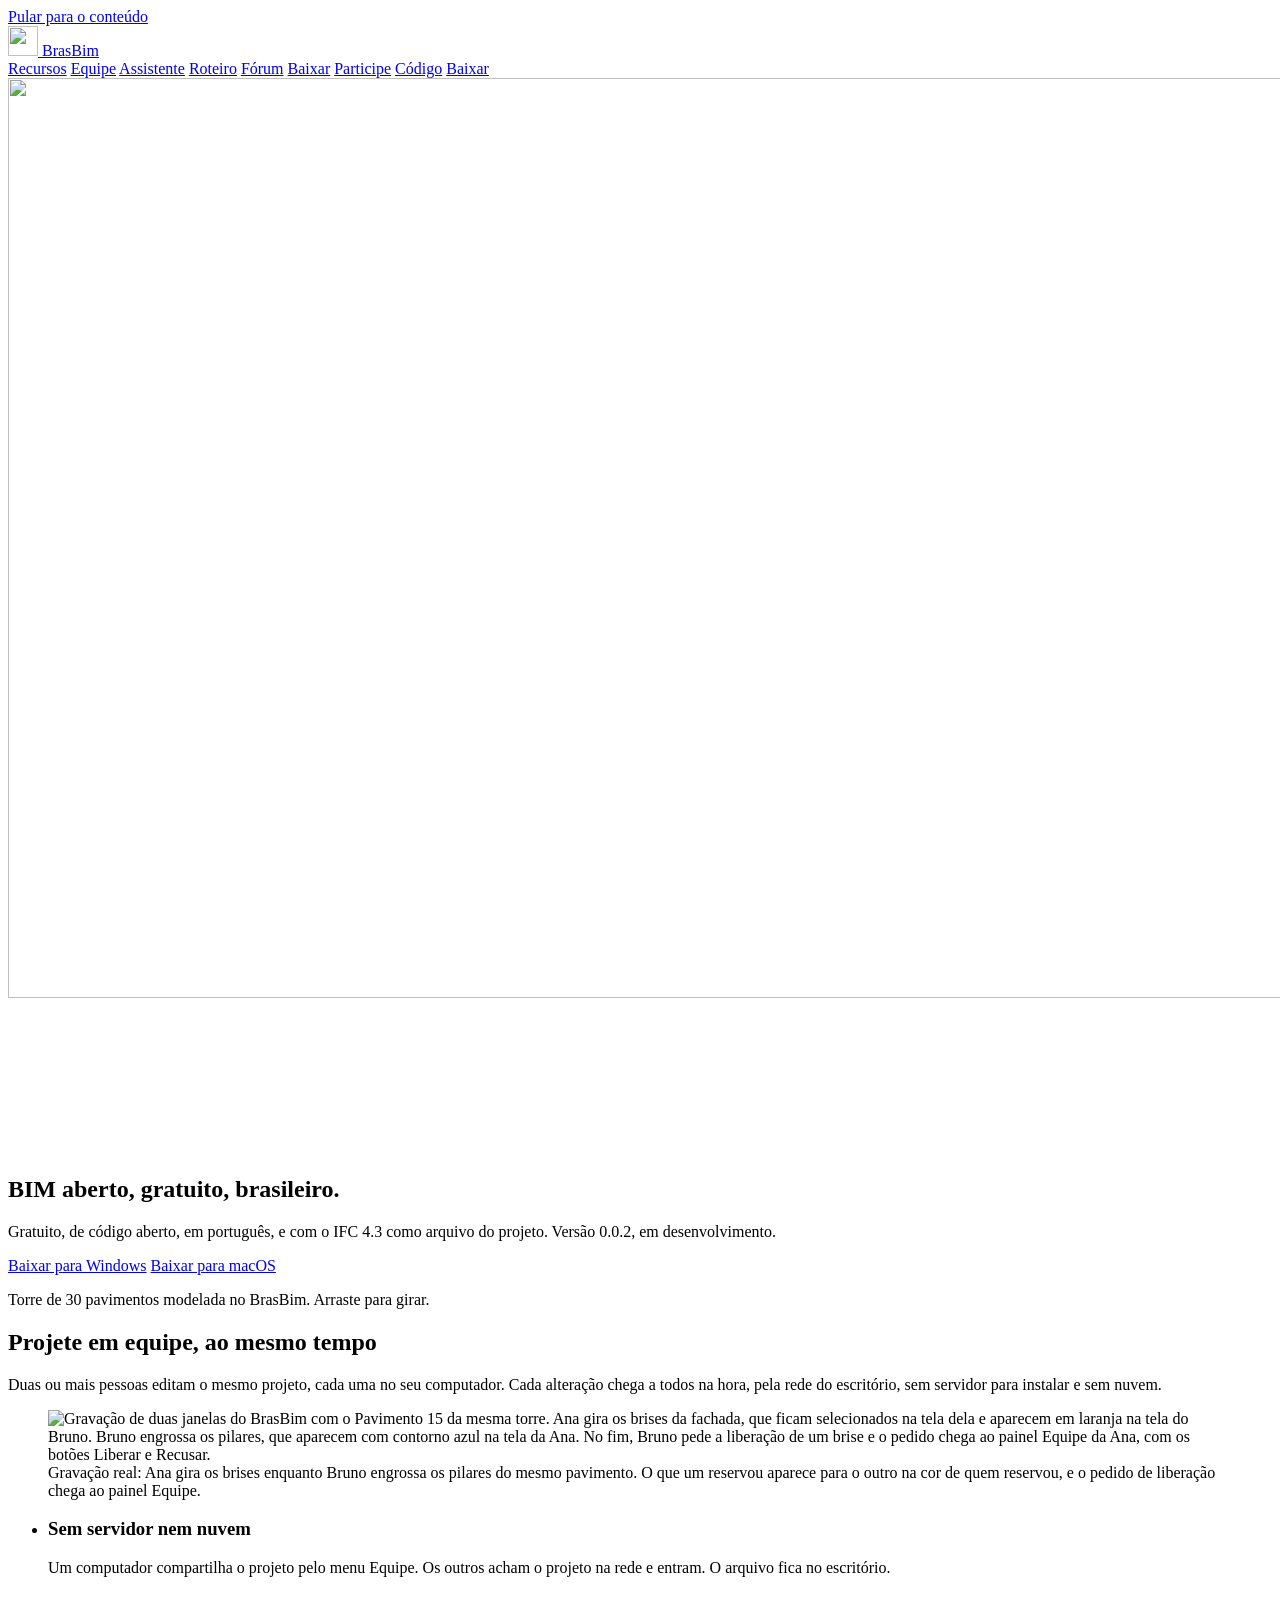
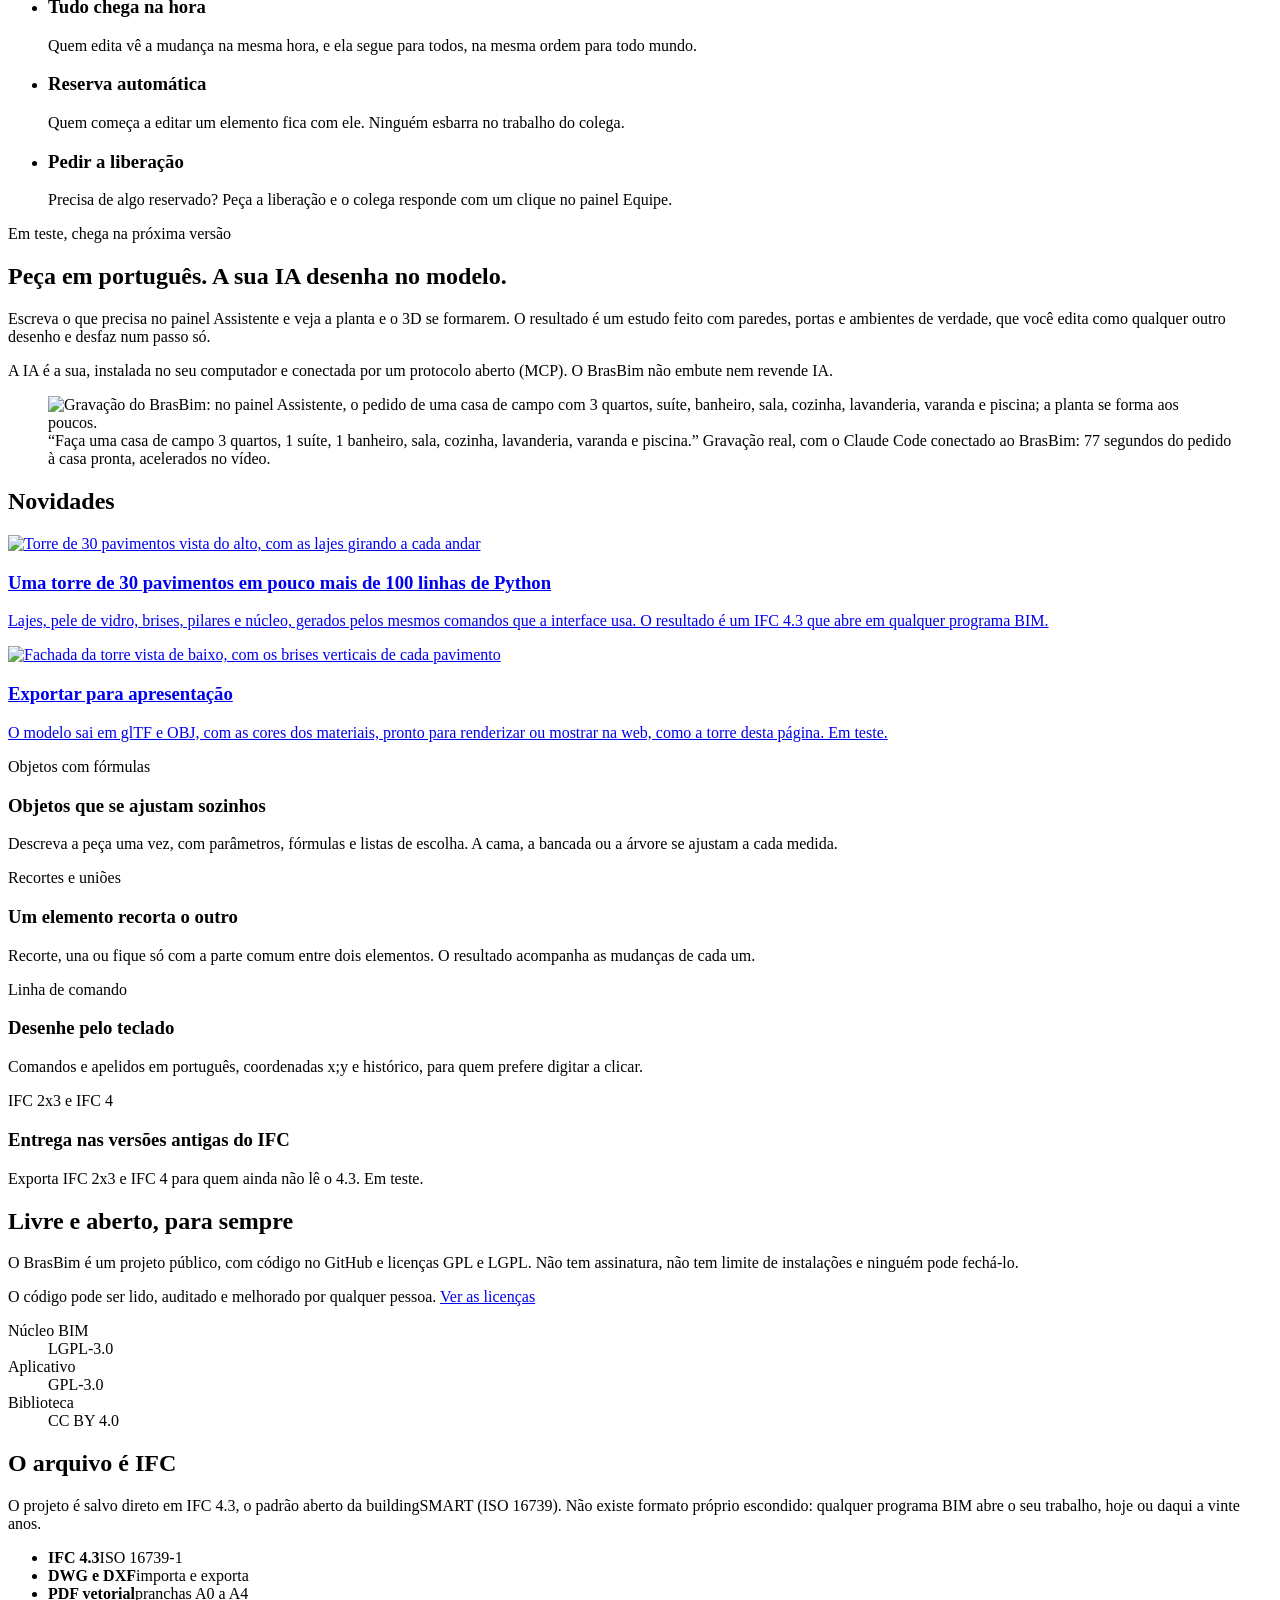
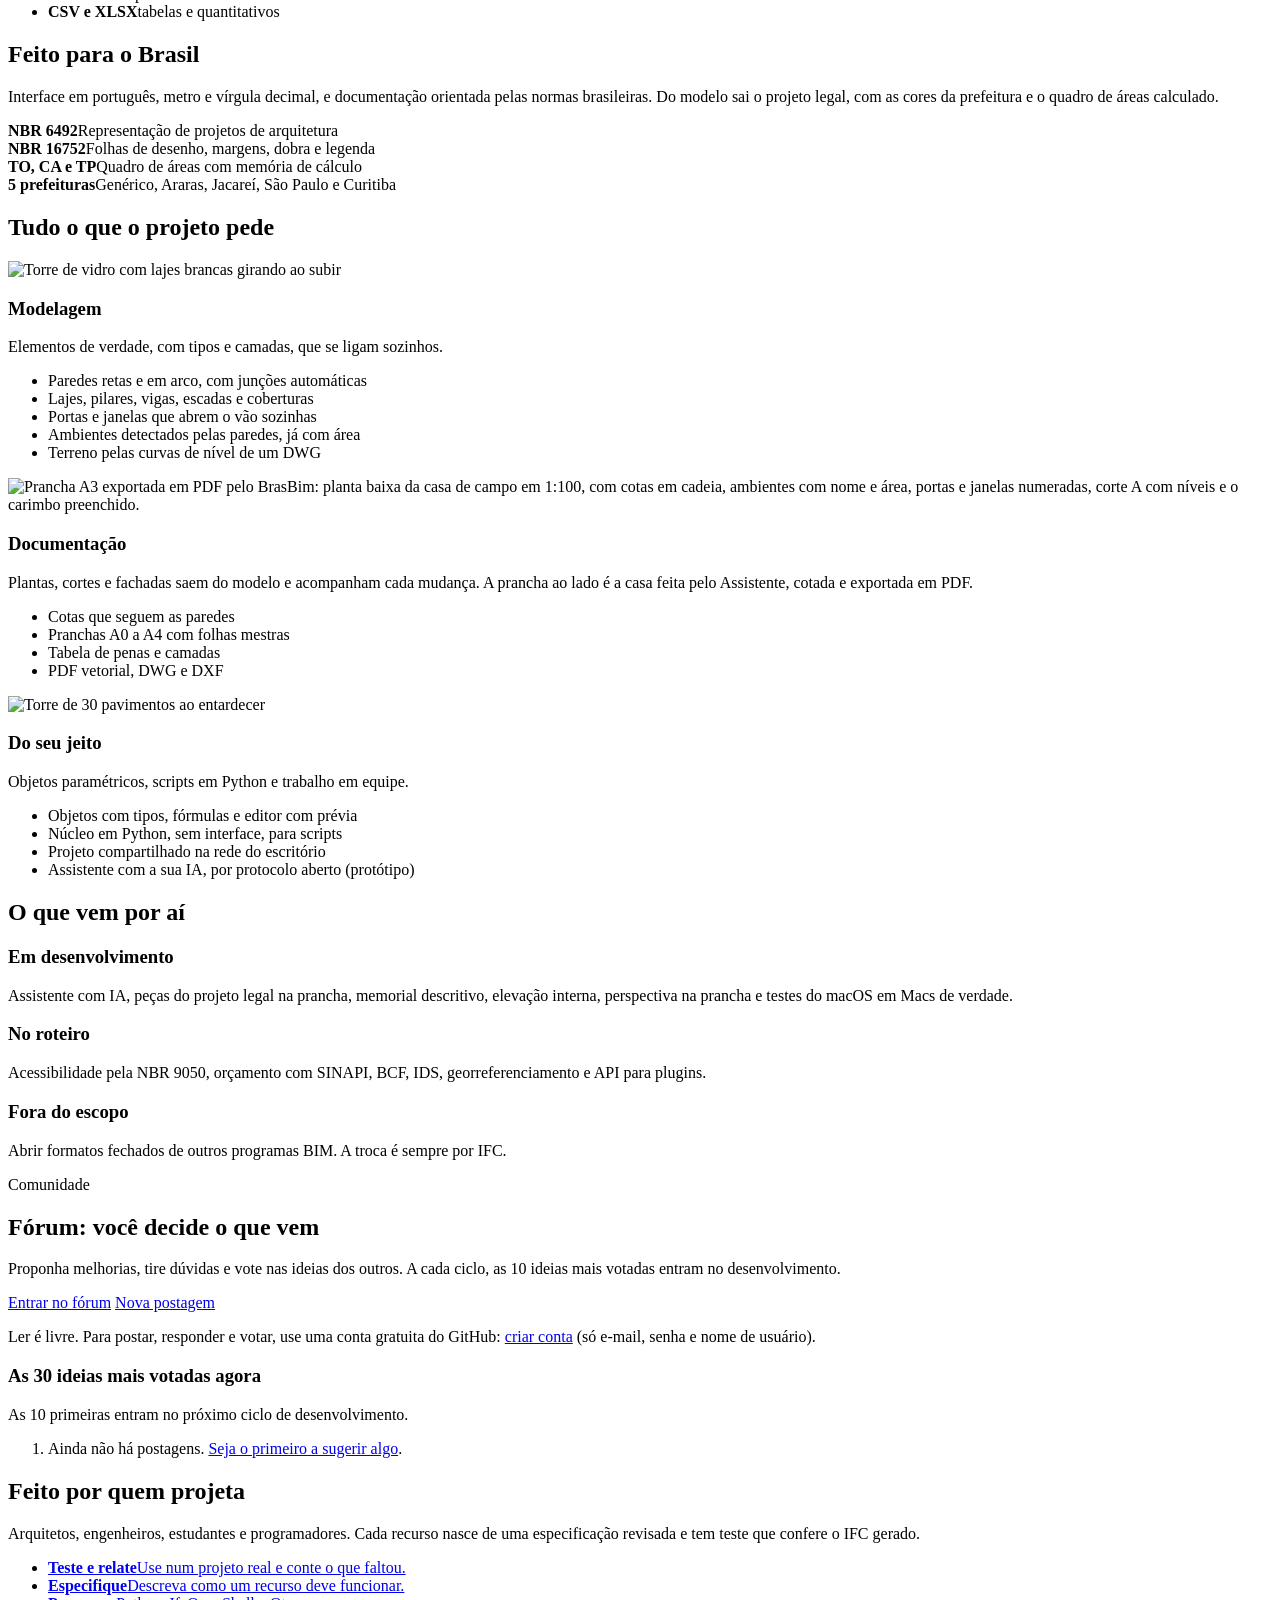
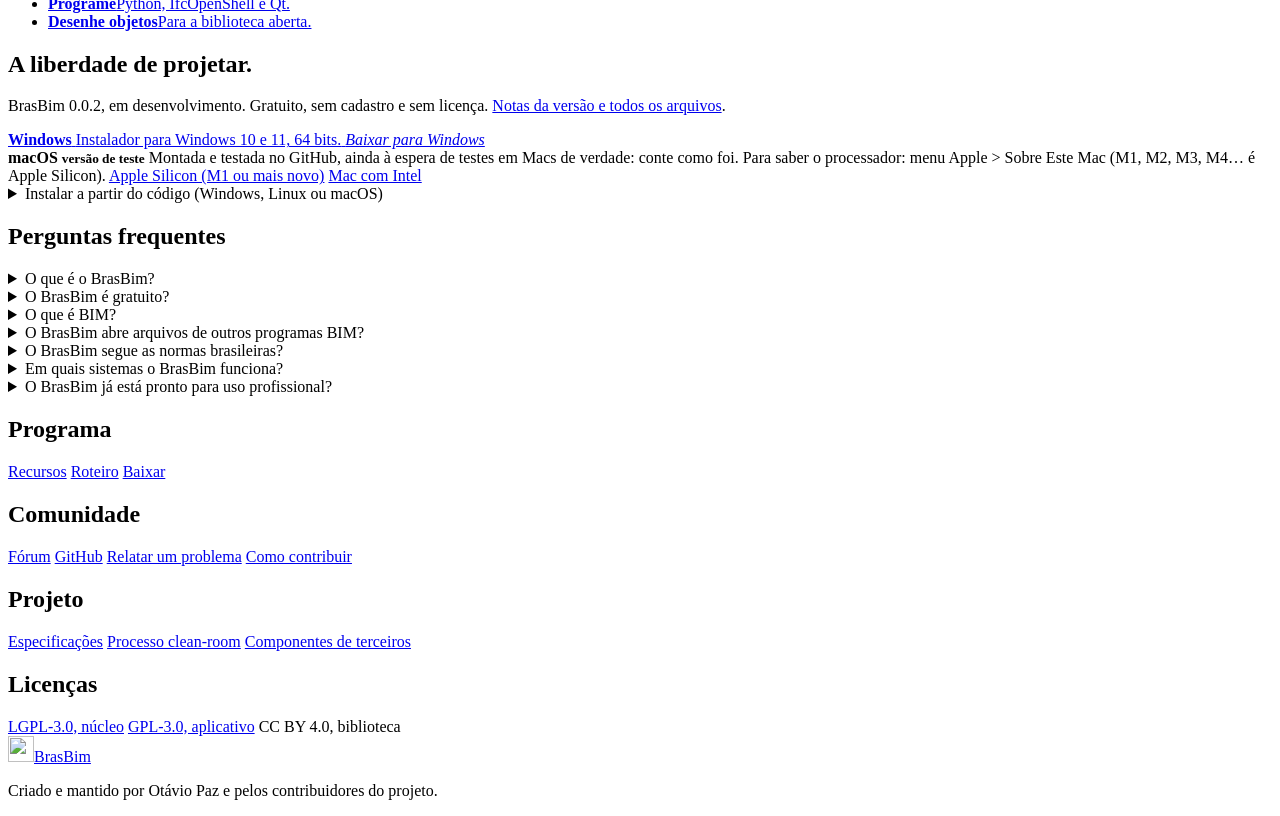
==== site/index.html @ 8a4cee3b "Lançamento 0.0.2: data no CHANGELOG e versão no site, README e divulgação Co-Authored-By: Claude Opu" ====
<!DOCTYPE html>
<html lang="pt-BR">
<head>
  <meta charset="utf-8">
  <meta name="viewport" content="width=device-width, initial-scale=1">
  <title>BrasBim: software BIM gratuito, brasileiro e de código aberto</title>
  <meta name="description" content="BrasBim é um software BIM de arquitetura gratuito, de código aberto e feito no Brasil: modelagem, plantas, cortes, pranchas e quadro de áreas pelas normas ABNT, com o IFC 4.3 como arquivo do projeto. Para Windows e macOS.">
  <link rel="canonical" href="https://brasbim.org/">
  <meta name="robots" content="index, follow, max-image-preview:large">
  <meta property="og:type" content="website">
  <meta property="og:locale" content="pt_BR">
  <meta property="og:site_name" content="BrasBim">
  <meta property="og:url" content="https://brasbim.org/">
  <meta property="og:title" content="BrasBim: BIM aberto, gratuito, brasileiro">
  <meta property="og:description" content="Software BIM de arquitetura gratuito e de código aberto, feito no Brasil. O arquivo do projeto é IFC 4.3.">
  <meta property="og:image" content="https://brasbim.org/imagens/torre-abertura.jpg">
  <meta property="og:image:width" content="1800">
  <meta property="og:image:height" content="920">
  <meta property="og:image:alt" content="Torre de 30 pavimentos modelada no BrasBim">
  <meta name="twitter:card" content="summary_large_image">
  <link rel="icon" href="imagens/simbolo-32.png">
  <link rel="apple-touch-icon" href="imagens/simbolo-128.png">
  <script type="application/ld+json">
[
  {
    "@context": "https://schema.org",
    "@type": "SoftwareApplication",
    "name": "BrasBim",
    "alternateName": "BrasBIM",
    "description": "Software BIM de arquitetura gratuito, de código aberto e brasileiro, com o IFC 4.3 como arquivo do projeto.",
    "url": "https://brasbim.org/",
    "applicationCategory": "DesignApplication",
    "applicationSubCategory": "BIM (Building Information Modeling)",
    "operatingSystem": "Windows 10, Windows 11, macOS",
    "softwareVersion": "0.0.2",
    "inLanguage": "pt-BR",
    "isAccessibleForFree": true,
    "license": "https://www.gnu.org/licenses/gpl-3.0.html",
    "offers": {
      "@type": "Offer",
      "price": "0",
      "priceCurrency": "BRL"
    },
    "downloadUrl": [
      "https://github.com/ootaviopaz/BrasBim/releases/latest/download/BrasBim-Windows-Setup.exe",
      "https://github.com/ootaviopaz/BrasBim/releases/latest/download/BrasBim-macOS-AppleSilicon.dmg",
      "https://github.com/ootaviopaz/BrasBim/releases/latest/download/BrasBim-macOS-Intel.dmg"
    ],
    "screenshot": "https://brasbim.org/imagens/prancha.jpg",
    "image": "https://brasbim.org/imagens/torre-abertura.jpg",
    "author": {
      "@type": "Person",
      "name": "Otávio Paz"
    },
    "codeRepository": "https://github.com/ootaviopaz/BrasBim",
    "keywords": "BIM, BIM gratuito, BIM brasileiro, software BIM, BIM open source, IFC, IFC 4.3, OpenBIM, projeto de arquitetura, NBR 6492"
  },
  {
    "@context": "https://schema.org",
    "@type": "WebSite",
    "name": "BrasBim",
    "url": "https://brasbim.org/",
    "inLanguage": "pt-BR"
  },
  {
    "@context": "https://schema.org",
    "@type": "FAQPage",
    "mainEntity": [
      {
        "@type": "Question",
        "name": "O que é o BrasBim?",
        "acceptedAnswer": {
          "@type": "Answer",
          "text": "É um software BIM de arquitetura gratuito, de código aberto e feito no Brasil. Modela paredes, pilares, vigas, lajes, coberturas, escadas, portas e janelas, e tira do modelo plantas, cortes, fachadas, pranchas em PDF e quadro de áreas. O arquivo do projeto é IFC 4.3."
        }
      },
      {
        "@type": "Question",
        "name": "O BrasBim é gratuito?",
        "acceptedAnswer": {
          "@type": "Answer",
          "text": "Sim. Não tem assinatura, cadastro, limite de instalações nem versão paga. O código é aberto (GPL‑3.0 no aplicativo e LGPL‑3.0 no núcleo) e pode ser usado em projetos comerciais."
        }
      },
      {
        "@type": "Question",
        "name": "O que é BIM?",
        "acceptedAnswer": {
          "@type": "Answer",
          "text": "BIM (Building Information Modeling, ou Modelagem da Informação da Construção) é projetar com um modelo 3D feito de elementos da construção — paredes, lajes, portas — que carregam informação: material, camadas, áreas e quantidades. Plantas, cortes, tabelas e quantitativos saem do mesmo modelo e se atualizam juntos."
        }
      },
      {
        "@type": "Question",
        "name": "O BrasBim abre arquivos de outros programas BIM?",
        "acceptedAnswer": {
          "@type": "Answer",
          "text": "Pelo IFC, o formato aberto da buildingSMART (ISO 16739). O BrasBim grava IFC 4.3 e exporta IFC 2x3 e IFC 4 para os programas que leem as versões antigas; o arquivo exportado abre em outros programas BIM de arquitetura, estrutura e instalações. Também importa e exporta DWG e DXF, e exporta glTF e OBJ para apresentação."
        }
      },
      {
        "@type": "Question",
        "name": "O BrasBim segue as normas brasileiras?",
        "acceptedAnswer": {
          "@type": "Answer",
          "text": "A interface é em português, com metro e vírgula decimal, e a documentação segue a NBR 6492 (representação de projetos de arquitetura) e a NBR 16752 (folhas de desenho). O quadro de áreas calcula taxa de ocupação, coeficiente de aproveitamento e taxa de permeabilidade, com modelos de prefeituras."
        }
      },
      {
        "@type": "Question",
        "name": "Em quais sistemas o BrasBim funciona?",
        "acceptedAnswer": {
          "@type": "Answer",
          "text": "Windows 10 e 11 (64 bits), com instalador que não pede administrador, e macOS em versão de teste, para Apple Silicon e Intel. No Linux, roda a partir do código."
        }
      },
      {
        "@type": "Question",
        "name": "O BrasBim já está pronto para uso profissional?",
        "acceptedAnswer": {
          "@type": "Answer",
          "text": "Ainda não: a versão 0.0.2 é de teste e está em desenvolvimento aberto. Vale experimentar e relatar o que falta no GitHub, onde estão o código, as especificações e o roteiro."
        }
      }
    ]
  }
]
  </script>
  <link rel="preconnect" href="https://fonts.googleapis.com">
  <link rel="preconnect" href="https://fonts.gstatic.com" crossorigin>
  <link rel="stylesheet" href="https://fonts.googleapis.com/css2?family=Archivo:wdth,wght@62..125,100..900&display=swap">
  <link rel="stylesheet" href="estilo.css">
  <script type="importmap">
    { "imports": {
        "three": "https://unpkg.com/three@0.170.0/build/three.module.js",
        "three/addons/": "https://unpkg.com/three@0.170.0/examples/jsm/"
    } }
  </script>
</head>
<body>
  <a class="pular" href="#conteudo">Pular para o conteúdo</a>

  <header class="topo">
    <div class="topo-dentro">
      <a class="marca" href="./">
        <img src="imagens/simbolo-128.png" alt="" width="30" height="30">
        <span>BrasBim</span>
      </a>
      <nav aria-label="Principal">
        <a href="#recursos">Recursos</a>
        <a href="#equipe">Equipe</a>
        <a href="#assistente">Assistente</a>
        <a href="#roteiro">Roteiro</a>
        <a href="#forum">Fórum</a>
        <a href="#baixar">Baixar</a>
        <a href="#participe">Participe</a>
        <a href="https://github.com/ootaviopaz/BrasBim">Código</a>
        <a class="botao" href="#baixar">Baixar</a>
      </nav>
    </div>
  </header>

  <main id="conteudo">
    <!-- Abertura: a torre em 3D, modelada no BrasBim e exportada em glTF -->
    <section class="abertura">
      <img class="torre-poster" src="imagens/torre-abertura.jpg" alt="" width="1800" height="920">
      <canvas id="torre" data-modelo="modelos/torre.glb" aria-label="Torre paramétrica de 30 pavimentos em 3D. Arraste para girar."></canvas>
      <div class="abertura-texto">
        <h1>BIM aberto, gratuito, brasileiro.</h1>
        <p>Gratuito, de código aberto, em português, e com o IFC 4.3 como arquivo do
          projeto. Versão 0.0.2, em desenvolvimento.</p>
        <div class="acoes">
          <a class="botao botao-grande" href="https://github.com/ootaviopaz/BrasBim/releases/latest/download/BrasBim-Windows-Setup.exe">Baixar para Windows</a>
          <a class="botao botao-grande botao-vidro" href="#baixar">Baixar para macOS</a>
        </div>
      </div>
      <p class="credito">Torre de 30 pavimentos modelada no BrasBim. Arraste para girar.</p>
    </section>

    <!-- Equipe: o ponto forte -->
    <section id="equipe" class="equipe">
      <div class="equipe-dentro">
        <div class="equipe-cabeca">
          <h2>Projete em equipe, ao mesmo tempo</h2>
          <p>Duas ou mais pessoas editam o mesmo projeto, cada uma no seu computador. Cada
            alteração chega a todos na hora, pela rede do escritório, sem servidor para
            instalar e sem nuvem.</p>
        </div>
        <figure class="equipe-imagem">
          <picture>
            <source srcset="imagens/equipe.jpg" media="(prefers-reduced-motion: reduce)">
            <img src="imagens/equipe.gif" alt="Gravação de duas janelas do BrasBim com o Pavimento 15 da mesma torre. Ana gira os brises da fachada, que ficam selecionados na tela dela e aparecem em laranja na tela do Bruno. Bruno engrossa os pilares, que aparecem com contorno azul na tela da Ana. No fim, Bruno pede a liberação de um brise e o pedido chega ao painel Equipe da Ana, com os botões Liberar e Recusar." width="1600" height="600" loading="lazy">
          </picture>
          <figcaption>Gravação real: Ana gira os brises enquanto Bruno engrossa os pilares do
            mesmo pavimento. O que um reservou aparece para o outro na cor de quem reservou, e
            o pedido de liberação chega ao painel Equipe.</figcaption>
        </figure>
        <ul class="grade-4 equipe-pontos">
          <li>
            <h3>Sem servidor nem nuvem</h3>
            <p>Um computador compartilha o projeto pelo menu Equipe. Os outros acham o
              projeto na rede e entram. O arquivo fica no escritório.</p>
          </li>
          <li>
            <h3>Tudo chega na hora</h3>
            <p>Quem edita vê a mudança na mesma hora, e ela segue para todos, na mesma ordem
              para todo mundo.</p>
          </li>
          <li>
            <h3>Reserva automática</h3>
            <p>Quem começa a editar um elemento fica com ele. Ninguém esbarra no trabalho
              do colega.</p>
          </li>
          <li>
            <h3>Pedir a liberação</h3>
            <p>Precisa de algo reservado? Peça a liberação e o colega responde com um
              clique no painel Equipe.</p>
          </li>
        </ul>
      </div>
    </section>

    <!-- Assistente de IA -->
    <section id="assistente" class="assistente">
      <div class="assistente-dentro">
        <div class="assistente-texto">
          <p class="selo-teste">Em teste, chega na próxima versão</p>
          <h2>Peça em português. A sua IA desenha no modelo.</h2>
          <p>Escreva o que precisa no painel Assistente e veja a planta e o 3D se formarem.
            O resultado é um estudo feito com paredes, portas e ambientes de verdade, que
            você edita como qualquer outro desenho e desfaz num passo só.</p>
          <p>A IA é a sua, instalada no seu computador e conectada por um protocolo aberto
            (MCP). O BrasBim não embute nem revende IA.</p>
        </div>
        <figure class="assistente-video">
          <picture>
            <source srcset="imagens/assistente.jpg" media="(prefers-reduced-motion: reduce)">
            <img src="imagens/assistente.gif" alt="Gravação do BrasBim: no painel Assistente, o pedido de uma casa de campo com 3 quartos, suíte, banheiro, sala, cozinha, lavanderia, varanda e piscina; a planta se forma aos poucos." width="1280" height="720" loading="lazy">
          </picture>
          <figcaption>“Faça uma casa de campo 3 quartos, 1 suíte, 1 banheiro, sala, cozinha,
            lavanderia, varanda e piscina.” Gravação real, com o Claude Code conectado ao
            BrasBim: 77 segundos do pedido à casa pronta, acelerados no vídeo.</figcaption>
        </figure>
      </div>
    </section>

    <!-- Novidades -->
    <section class="bloco">
      <h2 class="titulo-bloco">Novidades</h2>
      <div class="destaques">
        <a class="cartao cartao-grande" href="https://github.com/ootaviopaz/BrasBim/blob/main/exemplos/torre_parametrica.py">
          <img src="imagens/torre-aerea.jpg" alt="Torre de 30 pavimentos vista do alto, com as lajes girando a cada andar" width="1200" height="760">
          <h3>Uma torre de 30 pavimentos em pouco mais de 100 linhas de Python</h3>
          <p>Lajes, pele de vidro, brises, pilares e núcleo, gerados pelos mesmos comandos que
            a interface usa. O resultado é um IFC 4.3 que abre em qualquer programa BIM.</p>
        </a>
        <a class="cartao cartao-grande" href="https://github.com/ootaviopaz/BrasBim/tree/main/spec">
          <img src="imagens/torre-baixo.jpg" alt="Fachada da torre vista de baixo, com os brises verticais de cada pavimento" width="1200" height="760">
          <h3>Exportar para apresentação</h3>
          <p>O modelo sai em glTF e OBJ, com as cores dos materiais, pronto para
            renderizar ou mostrar na web, como a torre desta página. Em teste.</p>
        </a>
      </div>
      <div class="grade-4">
        <article class="cartao">
          <div class="miniatura miniatura-1"><span>Objetos com fórmulas</span></div>
          <h3>Objetos que se ajustam sozinhos</h3>
          <p>Descreva a peça uma vez, com parâmetros, fórmulas e listas de escolha. A cama,
            a bancada ou a árvore se ajustam a cada medida.</p>
        </article>
        <article class="cartao">
          <div class="miniatura miniatura-2"><span>Recortes e uniões</span></div>
          <h3>Um elemento recorta o outro</h3>
          <p>Recorte, una ou fique só com a parte comum entre dois elementos. O resultado
            acompanha as mudanças de cada um.</p>
        </article>
        <article class="cartao">
          <div class="miniatura miniatura-3"><span>Linha de comando</span></div>
          <h3>Desenhe pelo teclado</h3>
          <p>Comandos e apelidos em português, coordenadas x;y e histórico, para quem
            prefere digitar a clicar.</p>
        </article>
        <article class="cartao">
          <div class="miniatura miniatura-4"><span>IFC 2x3 e IFC 4</span></div>
          <h3>Entrega nas versões antigas do IFC</h3>
          <p>Exporta IFC 2x3 e IFC 4 para quem ainda não lê o 4.3. Em teste.</p>
        </article>
      </div>
    </section>

    <!-- Livre -->
    <section class="painel painel-escuro">
      <div class="painel-texto">
        <h2>Livre e aberto, para sempre</h2>
        <p>O BrasBim é um projeto público, com código no GitHub e licenças GPL e LGPL. Não
          tem assinatura, não tem limite de instalações e ninguém pode fechá‑lo.</p>
        <p>O código pode ser lido, auditado e melhorado por qualquer pessoa.
          <a href="https://github.com/ootaviopaz/BrasBim/blob/main/README.md#licen%C3%A7a">Ver as licenças</a></p>
      </div>
      <dl class="licencas">
        <div><dt>Núcleo BIM</dt><dd>LGPL‑3.0</dd></div>
        <div><dt>Aplicativo</dt><dd>GPL‑3.0</dd></div>
        <div><dt>Biblioteca</dt><dd>CC BY 4.0</dd></div>
      </dl>
    </section>

    <!-- IFC -->
    <section class="painel painel-ifc">
      <h2>O arquivo é IFC</h2>
      <p>O projeto é salvo direto em IFC 4.3, o padrão aberto da buildingSMART (ISO 16739).
        Não existe formato próprio escondido: qualquer programa BIM abre o seu trabalho,
        hoje ou daqui a vinte anos.</p>
      <ul class="selos">
        <li><strong>IFC 4.3</strong><span>ISO 16739‑1</span></li>
        <li><strong>DWG e DXF</strong><span>importa e exporta</span></li>
        <li><strong>PDF vetorial</strong><span>pranchas A0 a A4</span></li>
        <li><strong>CSV e XLSX</strong><span>tabelas e quantitativos</span></li>
      </ul>
    </section>

    <!-- Brasil -->
    <section class="painel painel-claro">
      <h2>Feito para o Brasil</h2>
      <p>Interface em português, metro e vírgula decimal, e documentação orientada pelas
        normas brasileiras. Do modelo sai o projeto legal, com as cores da prefeitura e o
        quadro de áreas calculado.</p>
      <div class="grade-4 grade-normas">
        <div class="norma"><strong>NBR 6492</strong><span>Representação de projetos de arquitetura</span></div>
        <div class="norma"><strong>NBR 16752</strong><span>Folhas de desenho, margens, dobra e legenda</span></div>
        <div class="norma"><strong>TO, CA e TP</strong><span>Quadro de áreas com memória de cálculo</span></div>
        <div class="norma"><strong>5 prefeituras</strong><span>Genérico, Araras, Jacareí, São Paulo e Curitiba</span></div>
      </div>
    </section>

    <!-- Recursos -->
    <section id="recursos" class="bloco recursos">
      <h2 class="titulo-grande">Tudo o que o projeto pede</h2>

      <article class="recurso">
        <img src="imagens/torre-frente.jpg" alt="Torre de vidro com lajes brancas girando ao subir" width="1280" height="800" loading="lazy">
        <div>
          <h3>Modelagem</h3>
          <p>Elementos de verdade, com tipos e camadas, que se ligam sozinhos.</p>
          <ul>
            <li>Paredes retas e em arco, com junções automáticas</li>
            <li>Lajes, pilares, vigas, escadas e coberturas</li>
            <li>Portas e janelas que abrem o vão sozinhas</li>
            <li>Ambientes detectados pelas paredes, já com área</li>
            <li>Terreno pelas curvas de nível de um DWG</li>
          </ul>
        </div>
      </article>

      <article class="recurso">
        <img class="folha-a3" src="imagens/prancha.jpg" alt="Prancha A3 exportada em PDF pelo BrasBim: planta baixa da casa de campo em 1:100, com cotas em cadeia, ambientes com nome e área, portas e janelas numeradas, corte A com níveis e o carimbo preenchido." width="1600" height="1131" loading="lazy">
        <div>
          <h3>Documentação</h3>
          <p>Plantas, cortes e fachadas saem do modelo e acompanham cada mudança. A prancha
            ao lado é a casa feita pelo Assistente, cotada e exportada em PDF.</p>
          <ul>
            <li>Cotas que seguem as paredes</li>
            <li>Pranchas A0 a A4 com folhas mestras</li>
            <li>Tabela de penas e camadas</li>
            <li>PDF vetorial, DWG e DXF</li>
          </ul>
        </div>
      </article>

      <article class="recurso">
        <img src="imagens/torre-noite.jpg" alt="Torre de 30 pavimentos ao entardecer" width="1280" height="800" loading="lazy">
        <div>
          <h3>Do seu jeito</h3>
          <p>Objetos paramétricos, scripts em Python e trabalho em equipe.</p>
          <ul>
            <li>Objetos com tipos, fórmulas e editor com prévia</li>
            <li>Núcleo em Python, sem interface, para scripts</li>
            <li>Projeto compartilhado na rede do escritório</li>
            <li>Assistente com a sua IA, por protocolo aberto (protótipo)</li>
          </ul>
        </div>
      </article>
    </section>

    <!-- Roteiro -->
    <section id="roteiro" class="painel painel-claro">
      <h2>O que vem por aí</h2>
      <div class="grade-3">
        <div>
          <h3>Em desenvolvimento</h3>
          <p>Assistente com IA, peças do projeto legal na prancha, memorial descritivo,
            elevação interna, perspectiva na prancha e testes do macOS em Macs de verdade.</p>
        </div>
        <div>
          <h3>No roteiro</h3>
          <p>Acessibilidade pela NBR 9050, orçamento com SINAPI, BCF, IDS,
            georreferenciamento e API para plugins.</p>
        </div>
        <div>
          <h3>Fora do escopo</h3>
          <p>Abrir formatos fechados de outros programas BIM. A troca é sempre por IFC.</p>
        </div>
      </div>
    </section>

    <!-- Fórum: GitHub Discussions; a lista vem de forum.json (forum.js) -->
    <section id="forum" class="forum">
     <div class="forum-dentro">
      <div class="forum-cabeca">
        <div>
          <p class="selo-teste">Comunidade</p>
          <h2>Fórum: você decide o que vem</h2>
          <p>Proponha melhorias, tire dúvidas e vote nas ideias dos outros. A cada ciclo, as
            10 ideias mais votadas entram no desenvolvimento.</p>
        </div>
        <div class="forum-acoes">
          <a class="botao botao-grande" href="https://github.com/ootaviopaz/BrasBim/discussions">Entrar no fórum</a>
          <a class="botao botao-grande botao-contorno" href="https://github.com/ootaviopaz/BrasBim/discussions/new/choose">Nova postagem</a>
          <p>Ler é livre. Para postar, responder e votar, use uma conta gratuita do GitHub:
            <a href="https://github.com/signup">criar conta</a> (só e‑mail, senha e nome de
            usuário).</p>
        </div>
      </div>
      <h3>As 30 ideias mais votadas agora</h3>
      <p class="forum-legenda"><span></span> As 10 primeiras entram no próximo ciclo de desenvolvimento.</p>
      <ol id="forum-lista" class="forum-lista">
        <li class="forum-vazio">Ainda não há postagens. <a href="https://github.com/ootaviopaz/BrasBim/discussions/new/choose">Seja o primeiro a sugerir algo</a>.</li>
      </ol>
     </div>
    </section>

    <!-- Participe -->
    <section id="participe" class="painel painel-marca">
      <h2>Feito por quem projeta</h2>
      <p>Arquitetos, engenheiros, estudantes e programadores. Cada recurso nasce de uma
        especificação revisada e tem teste que confere o IFC gerado.</p>
      <ul class="grade-4 formas">
        <li><a href="https://github.com/ootaviopaz/BrasBim/issues/new/choose"><strong>Teste e relate</strong><span>Use num projeto real e conte o que faltou.</span></a></li>
        <li><a href="https://github.com/ootaviopaz/BrasBim/tree/main/spec"><strong>Especifique</strong><span>Descreva como um recurso deve funcionar.</span></a></li>
        <li><a href="https://github.com/ootaviopaz/BrasBim/blob/main/CONTRIBUTING.md"><strong>Programe</strong><span>Python, IfcOpenShell e Qt.</span></a></li>
        <li><a href="https://github.com/ootaviopaz/BrasBim/tree/main/brasbim/library"><strong>Desenhe objetos</strong><span>Para a biblioteca aberta.</span></a></li>
      </ul>
    </section>

    <!-- Baixar -->
    <section id="baixar" class="bloco baixar">
      <h2 class="titulo-grande">A liberdade de projetar.</h2>
      <p>BrasBim 0.0.2, em desenvolvimento. Gratuito, sem cadastro e sem licença.
        <a href="https://github.com/ootaviopaz/BrasBim/releases/latest">Notas da versão e
        todos os arquivos</a>.</p>
      <div class="sistemas">
        <a class="sistema" href="https://github.com/ootaviopaz/BrasBim/releases/latest/download/BrasBim-Windows-Setup.exe">
          <strong>Windows</strong>
          <span>Instalador para Windows 10 e 11, 64 bits.</span>
          <em class="botao botao-grande">Baixar para Windows</em>
        </a>
        <div class="sistema">
          <strong>macOS <small>versão de teste</small></strong>
          <span>Montada e testada no GitHub, ainda à espera de testes em Macs de verdade:
            conte como foi. Para saber o processador: menu Apple &gt; Sobre Este Mac
            (M1, M2, M3, M4… é Apple Silicon).</span>
          <a class="botao botao-grande" href="https://github.com/ootaviopaz/BrasBim/releases/latest/download/BrasBim-macOS-AppleSilicon.dmg">Apple Silicon (M1 ou mais novo)</a>
          <a class="botao botao-grande" href="https://github.com/ootaviopaz/BrasBim/releases/latest/download/BrasBim-macOS-Intel.dmg">Mac com Intel</a>
        </div>
      </div>
      <details class="codigo">
        <summary>Instalar a partir do código (Windows, Linux ou macOS)</summary>
        <pre><code>git clone https://github.com/ootaviopaz/BrasBim.git
cd BrasBim
python -m venv .venv
.venv\Scripts\activate        # Linux e macOS: source .venv/bin/activate
pip install -e ".[dev,ui]"
brasbim</code></pre>
      </details>
    </section>

    <!-- Perguntas frequentes -->
    <section id="perguntas" class="bloco perguntas">
      <h2 class="titulo-grande">Perguntas frequentes</h2>
      <div class="lista-perguntas">
        <details>
          <summary>O que é o BrasBim?</summary>
          <p>É um software BIM de arquitetura gratuito, de código aberto e feito no Brasil. Modela paredes, pilares, vigas, lajes, coberturas, escadas, portas e janelas, e tira do modelo plantas, cortes, fachadas, pranchas em PDF e quadro de áreas. O arquivo do projeto é IFC 4.3.</p>
        </details>
        <details>
          <summary>O BrasBim é gratuito?</summary>
          <p>Sim. Não tem assinatura, cadastro, limite de instalações nem versão paga. O código é aberto (GPL‑3.0 no aplicativo e LGPL‑3.0 no núcleo) e pode ser usado em projetos comerciais.</p>
        </details>
        <details>
          <summary>O que é BIM?</summary>
          <p>BIM (Building Information Modeling, ou Modelagem da Informação da Construção) é projetar com um modelo 3D feito de elementos da construção — paredes, lajes, portas — que carregam informação: material, camadas, áreas e quantidades. Plantas, cortes, tabelas e quantitativos saem do mesmo modelo e se atualizam juntos.</p>
        </details>
        <details>
          <summary>O BrasBim abre arquivos de outros programas BIM?</summary>
          <p>Pelo IFC, o formato aberto da buildingSMART (ISO 16739). O BrasBim grava IFC 4.3 e exporta IFC 2x3 e IFC 4 para os programas que leem as versões antigas; o arquivo exportado abre em outros programas BIM de arquitetura, estrutura e instalações. Também importa e exporta DWG e DXF, e exporta glTF e OBJ para apresentação.</p>
        </details>
        <details>
          <summary>O BrasBim segue as normas brasileiras?</summary>
          <p>A interface é em português, com metro e vírgula decimal, e a documentação segue a NBR 6492 (representação de projetos de arquitetura) e a NBR 16752 (folhas de desenho). O quadro de áreas calcula taxa de ocupação, coeficiente de aproveitamento e taxa de permeabilidade, com modelos de prefeituras.</p>
        </details>
        <details>
          <summary>Em quais sistemas o BrasBim funciona?</summary>
          <p>Windows 10 e 11 (64 bits), com instalador que não pede administrador, e macOS em versão de teste, para Apple Silicon e Intel. No Linux, roda a partir do código.</p>
        </details>
        <details>
          <summary>O BrasBim já está pronto para uso profissional?</summary>
          <p>Ainda não: a versão 0.0.2 é de teste e está em desenvolvimento aberto. Vale experimentar e relatar o que falta no GitHub, onde estão o código, as especificações e o roteiro.</p>
        </details>
      </div>
    </section>
  </main>

  <footer class="rodape">
    <div class="rodape-dentro">
      <div>
        <h2>Programa</h2>
        <a href="#recursos">Recursos</a>
        <a href="#roteiro">Roteiro</a>
        <a href="#baixar">Baixar</a>
      </div>
      <div>
        <h2>Comunidade</h2>
        <a href="https://github.com/ootaviopaz/BrasBim/discussions">Fórum</a>
        <a href="https://github.com/ootaviopaz/BrasBim">GitHub</a>
        <a href="https://github.com/ootaviopaz/BrasBim/issues">Relatar um problema</a>
        <a href="https://github.com/ootaviopaz/BrasBim/blob/main/CONTRIBUTING.md">Como contribuir</a>
      </div>
      <div>
        <h2>Projeto</h2>
        <a href="https://github.com/ootaviopaz/BrasBim/tree/main/spec">Especificações</a>
        <a href="https://github.com/ootaviopaz/BrasBim/tree/main/cleanroom">Processo clean‑room</a>
        <a href="https://github.com/ootaviopaz/BrasBim/blob/main/THIRD_PARTY_NOTICES.md">Componentes de terceiros</a>
      </div>
      <div>
        <h2>Licenças</h2>
        <a href="https://github.com/ootaviopaz/BrasBim/blob/main/COPYING.LESSER">LGPL‑3.0, núcleo</a>
        <a href="https://github.com/ootaviopaz/BrasBim/blob/main/COPYING">GPL‑3.0, aplicativo</a>
        <span>CC BY 4.0, biblioteca</span>
      </div>
    </div>
    <div class="rodape-fim">
      <a class="marca" href="./"><img src="imagens/simbolo-128.png" alt="" width="26" height="26"><span>BrasBim</span></a>
      <p>Criado e mantido por Otávio Paz e pelos contribuidores do projeto.</p>
    </div>
  </footer>

  <script type="module" src="torre.js"></script>
  <script type="module" src="forum.js"></script>
</body>
</html>
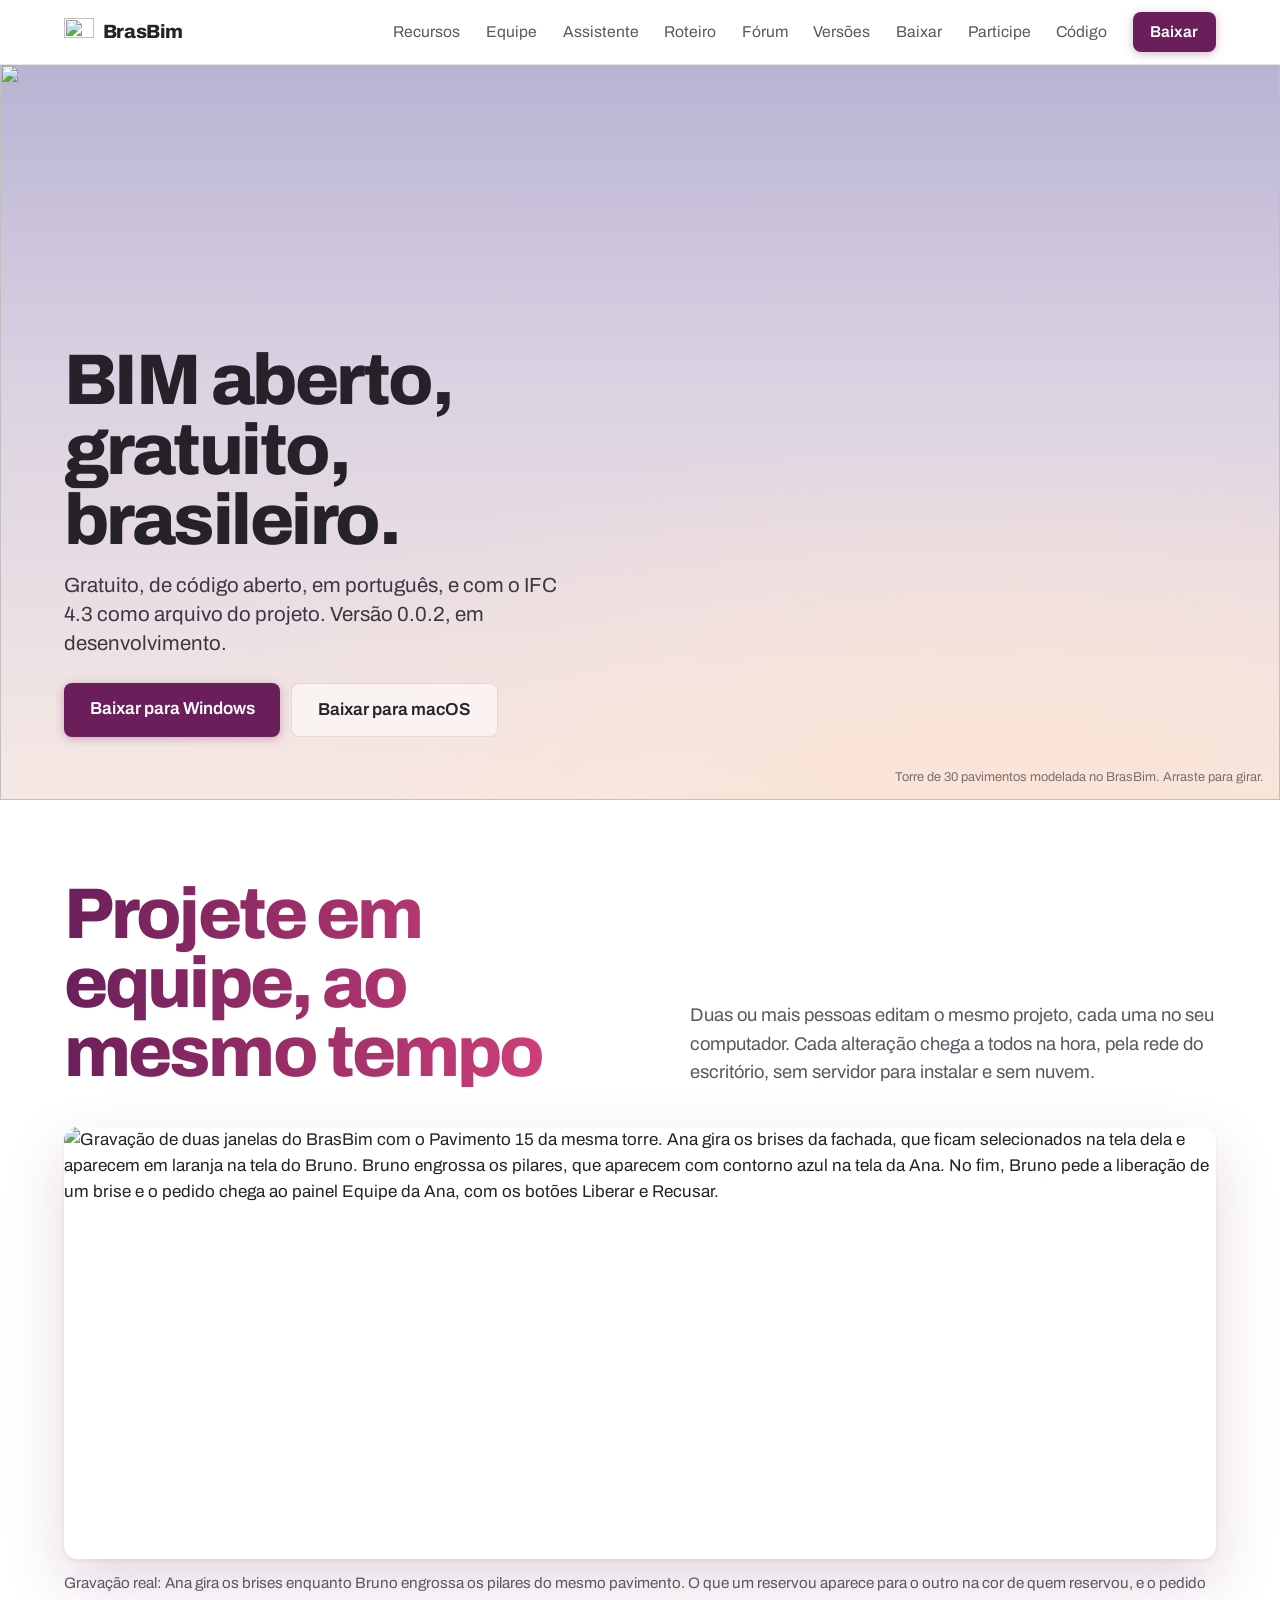
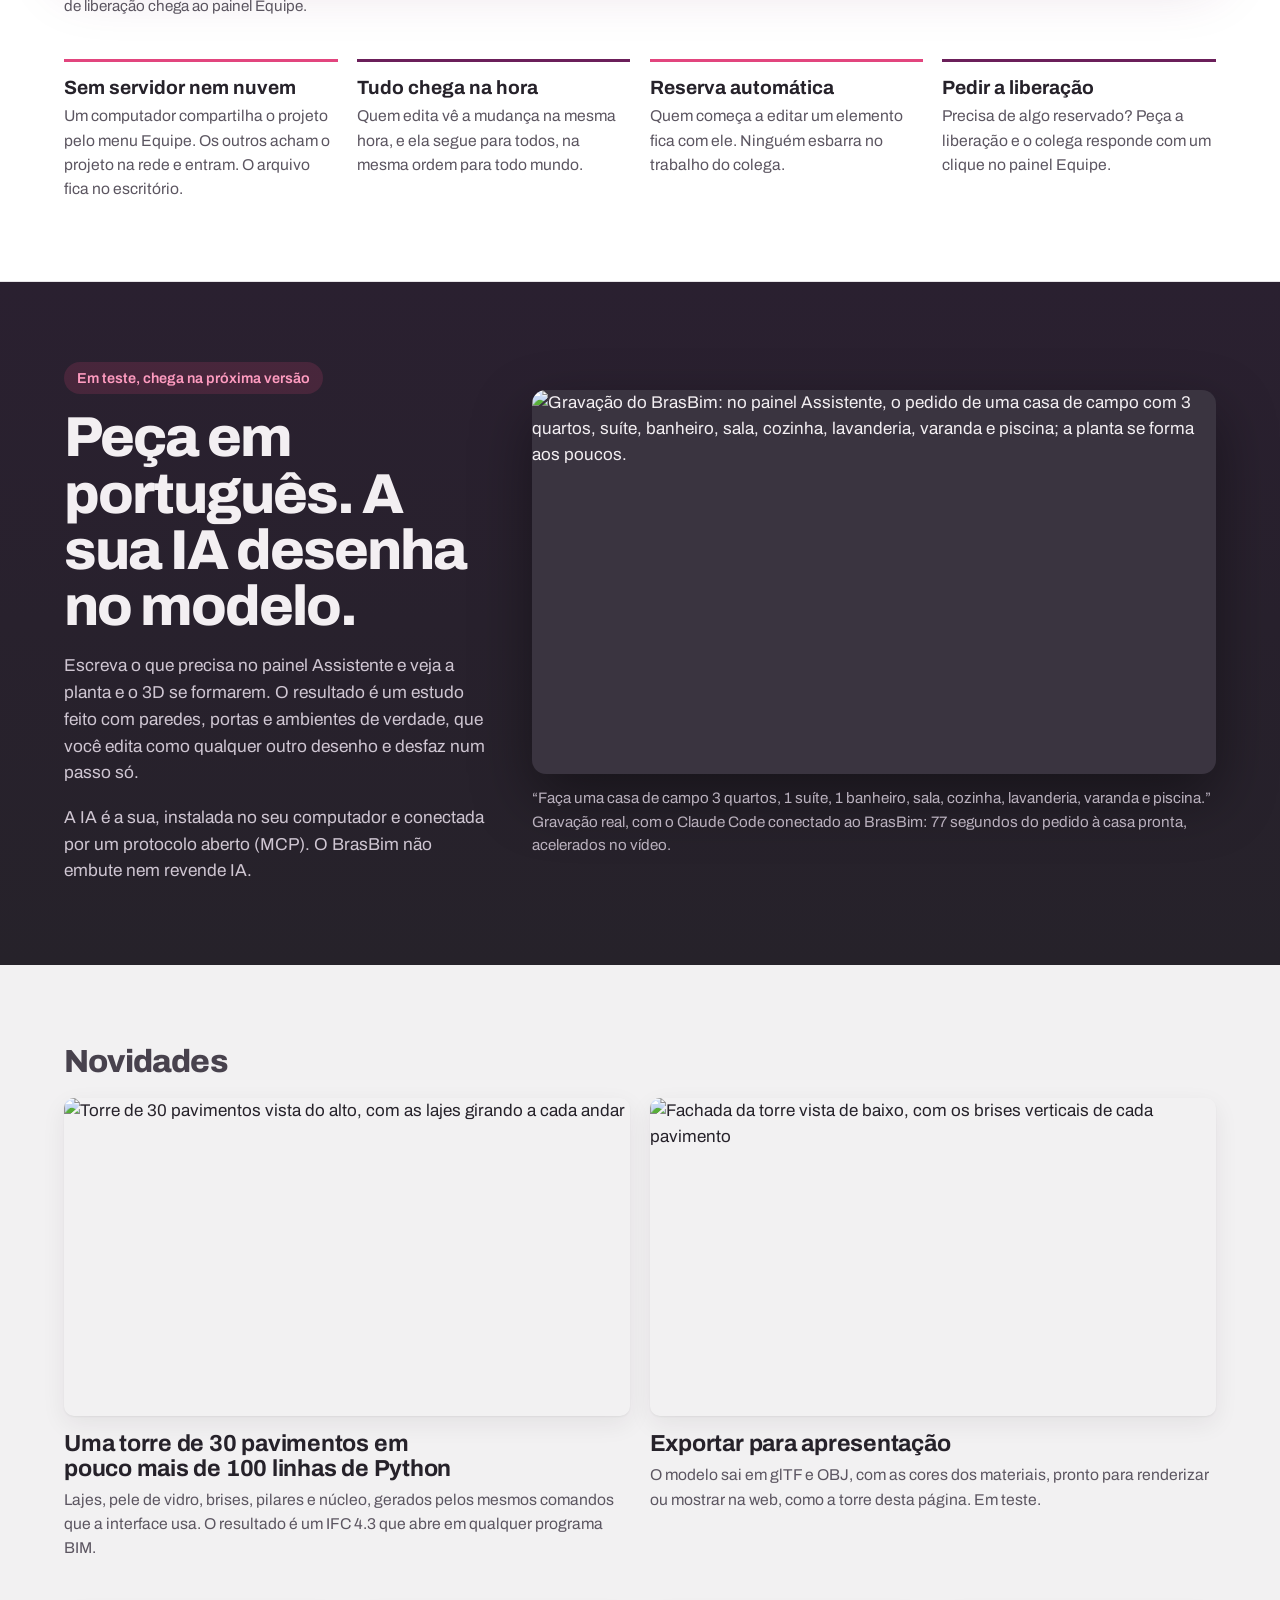
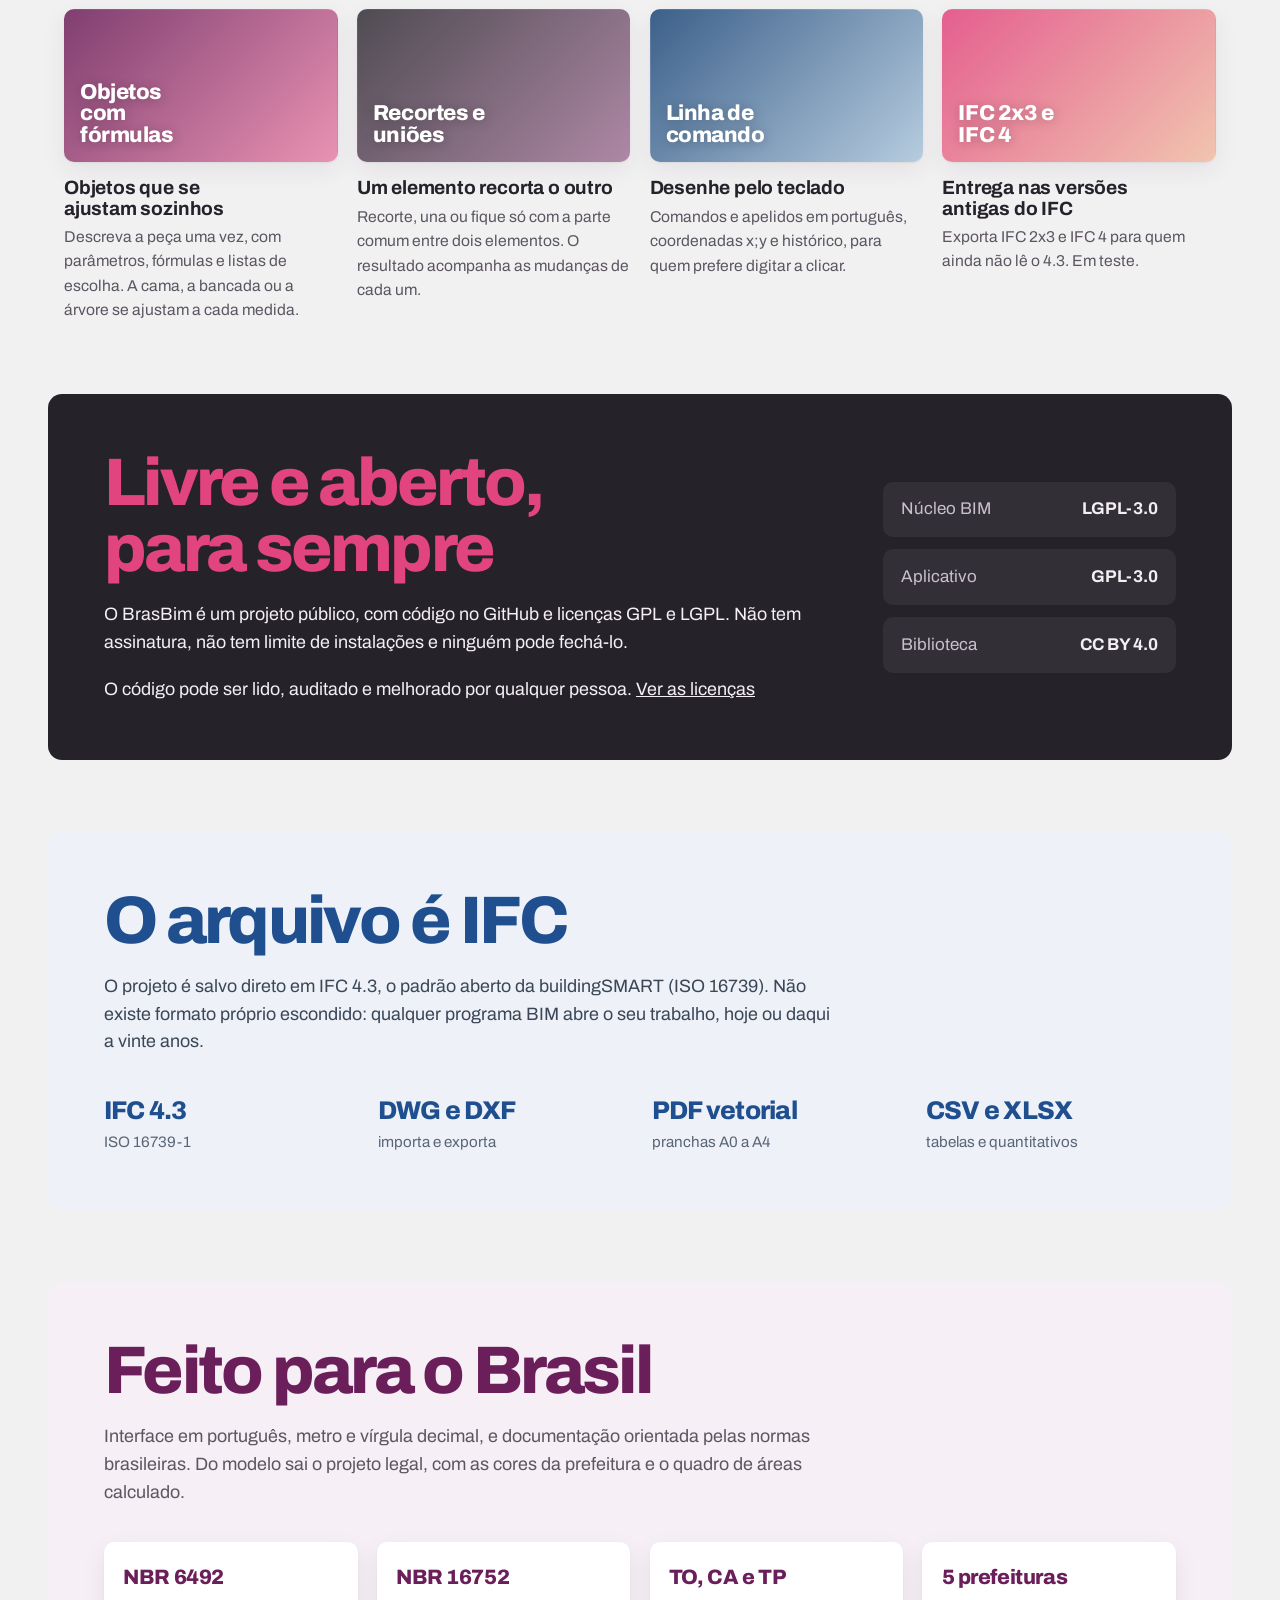
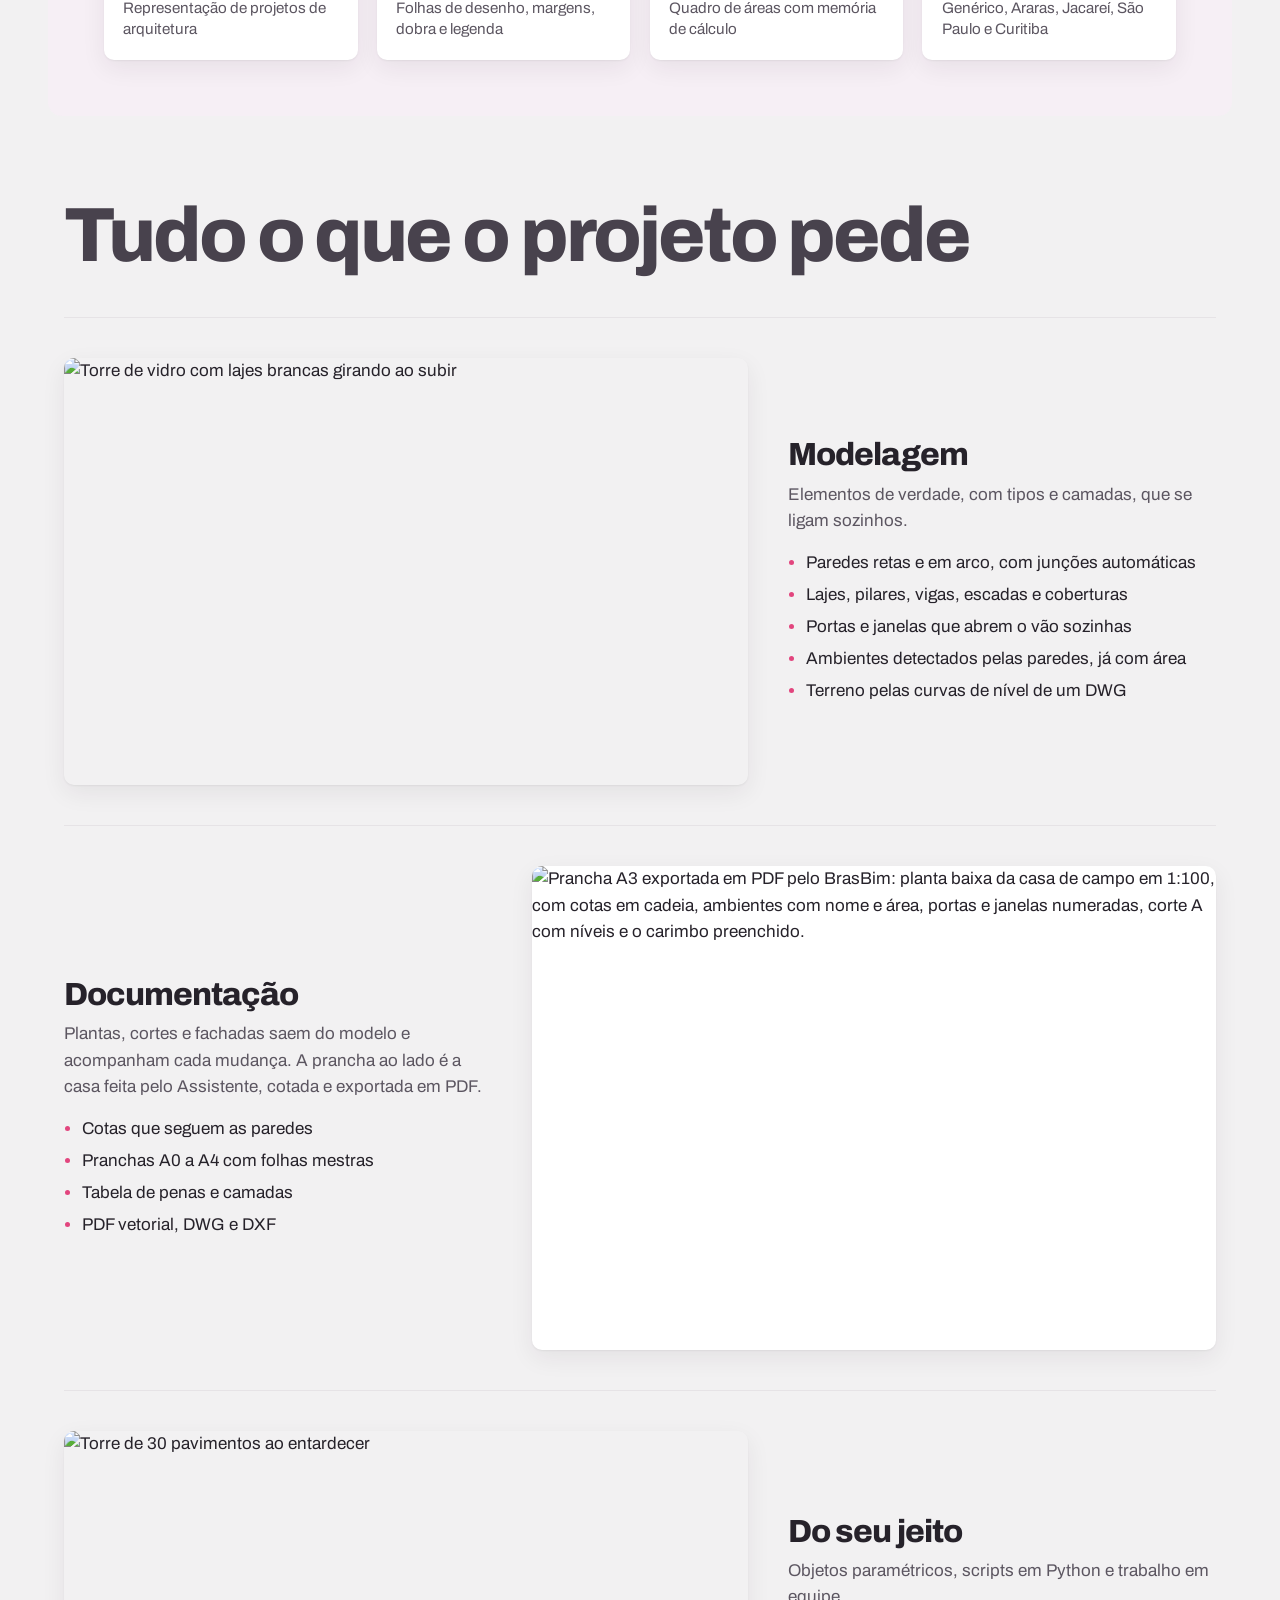
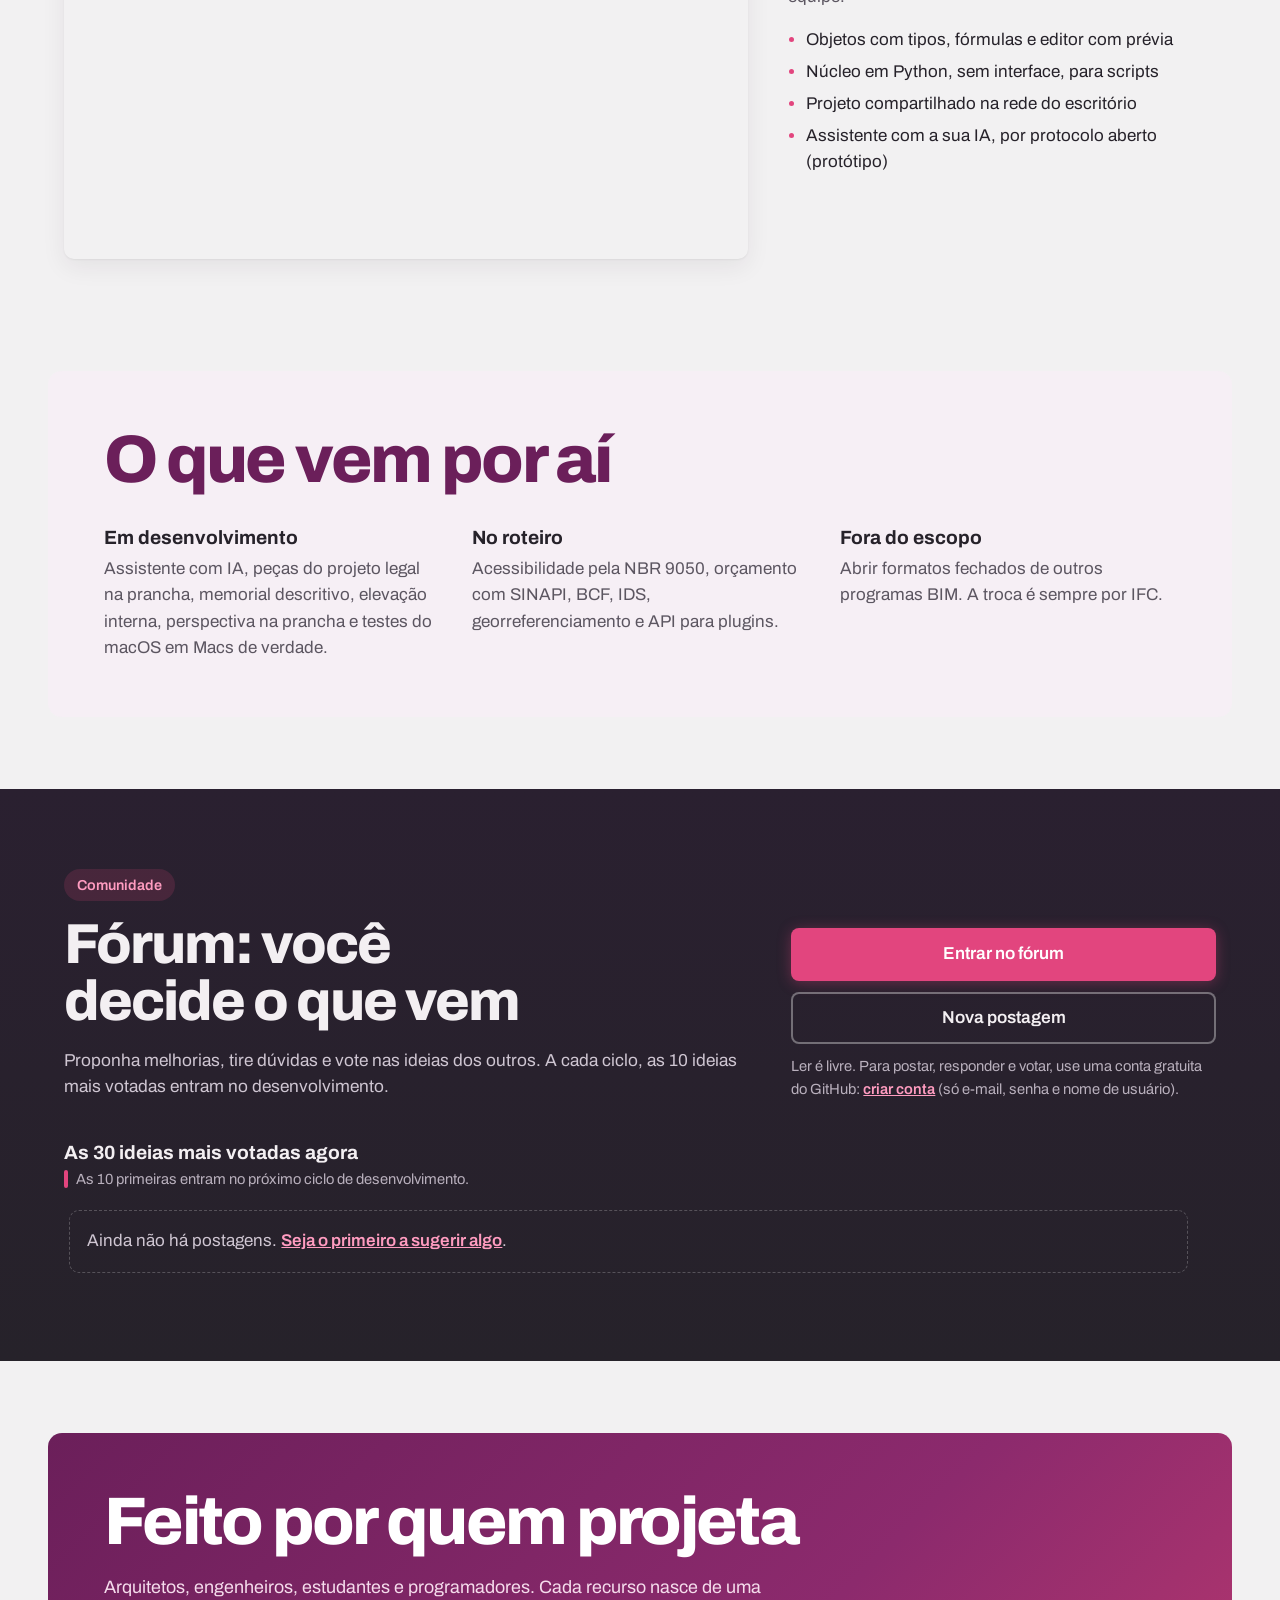
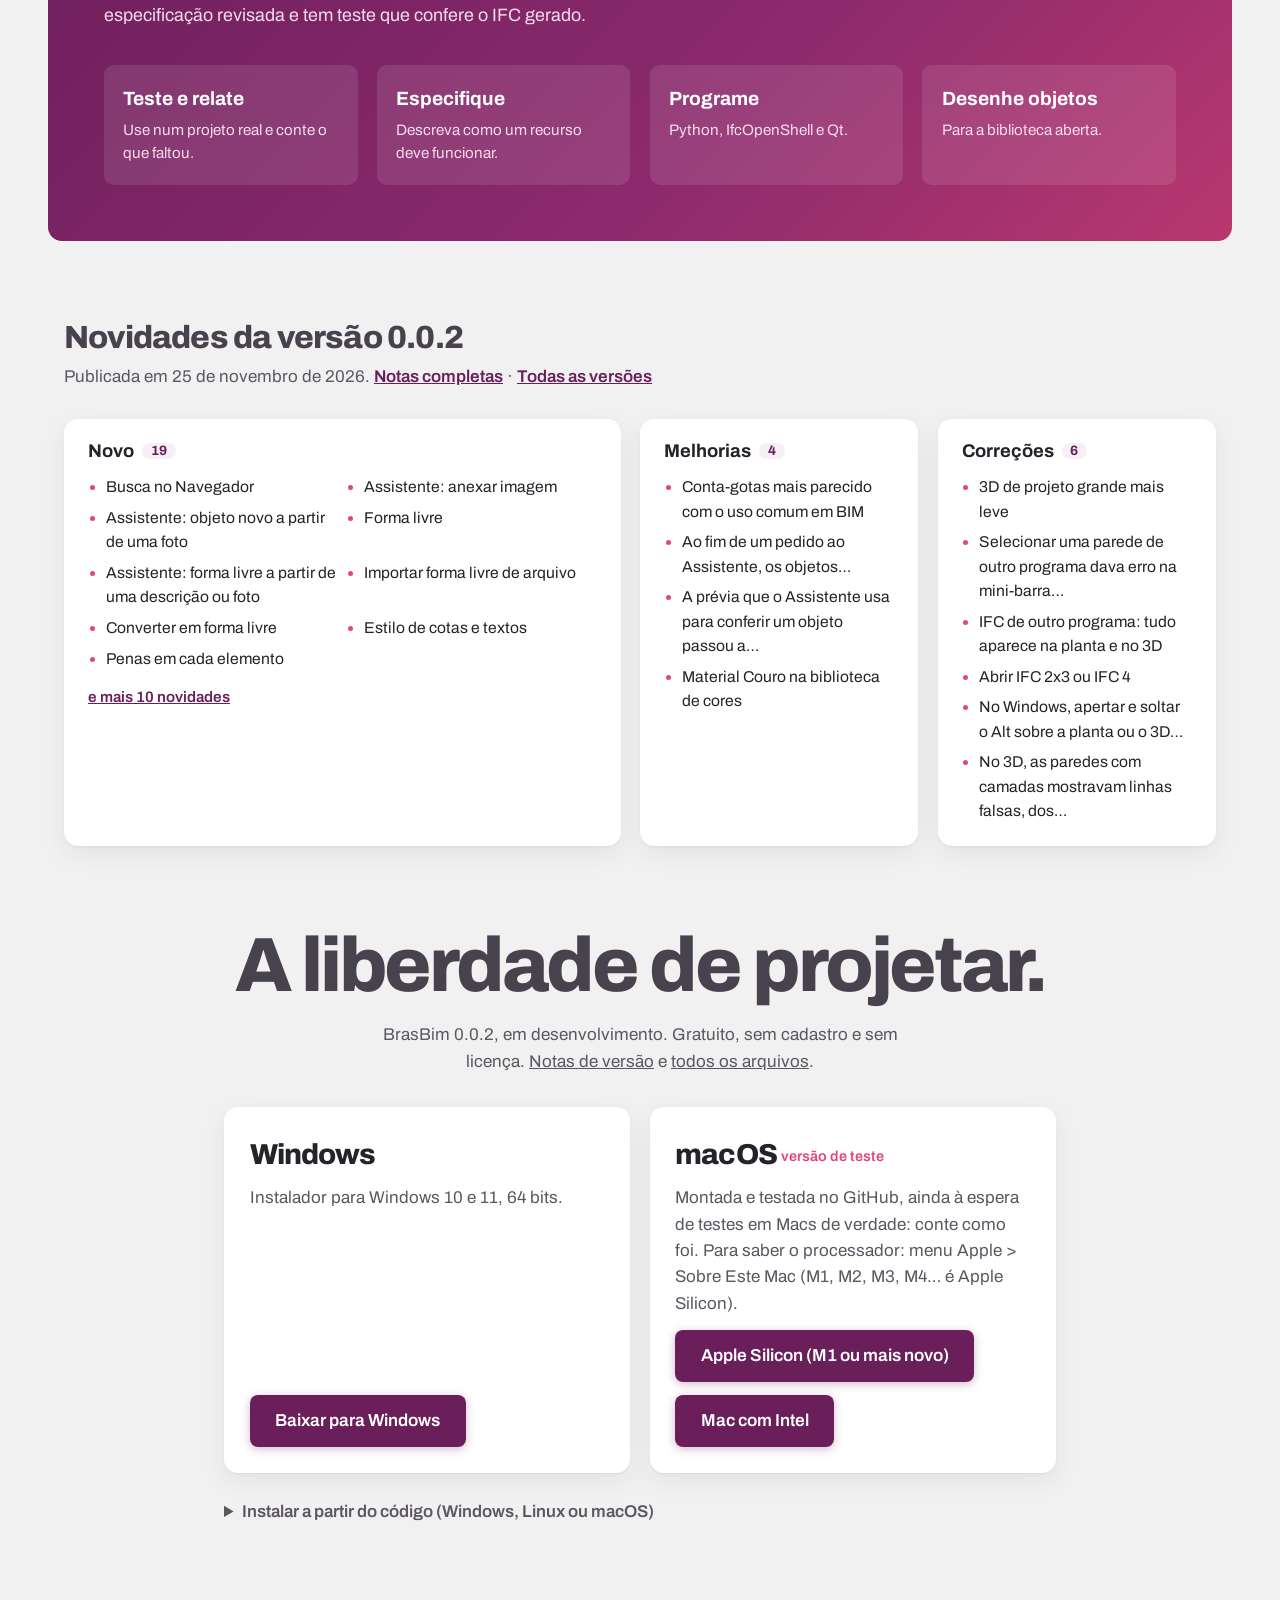
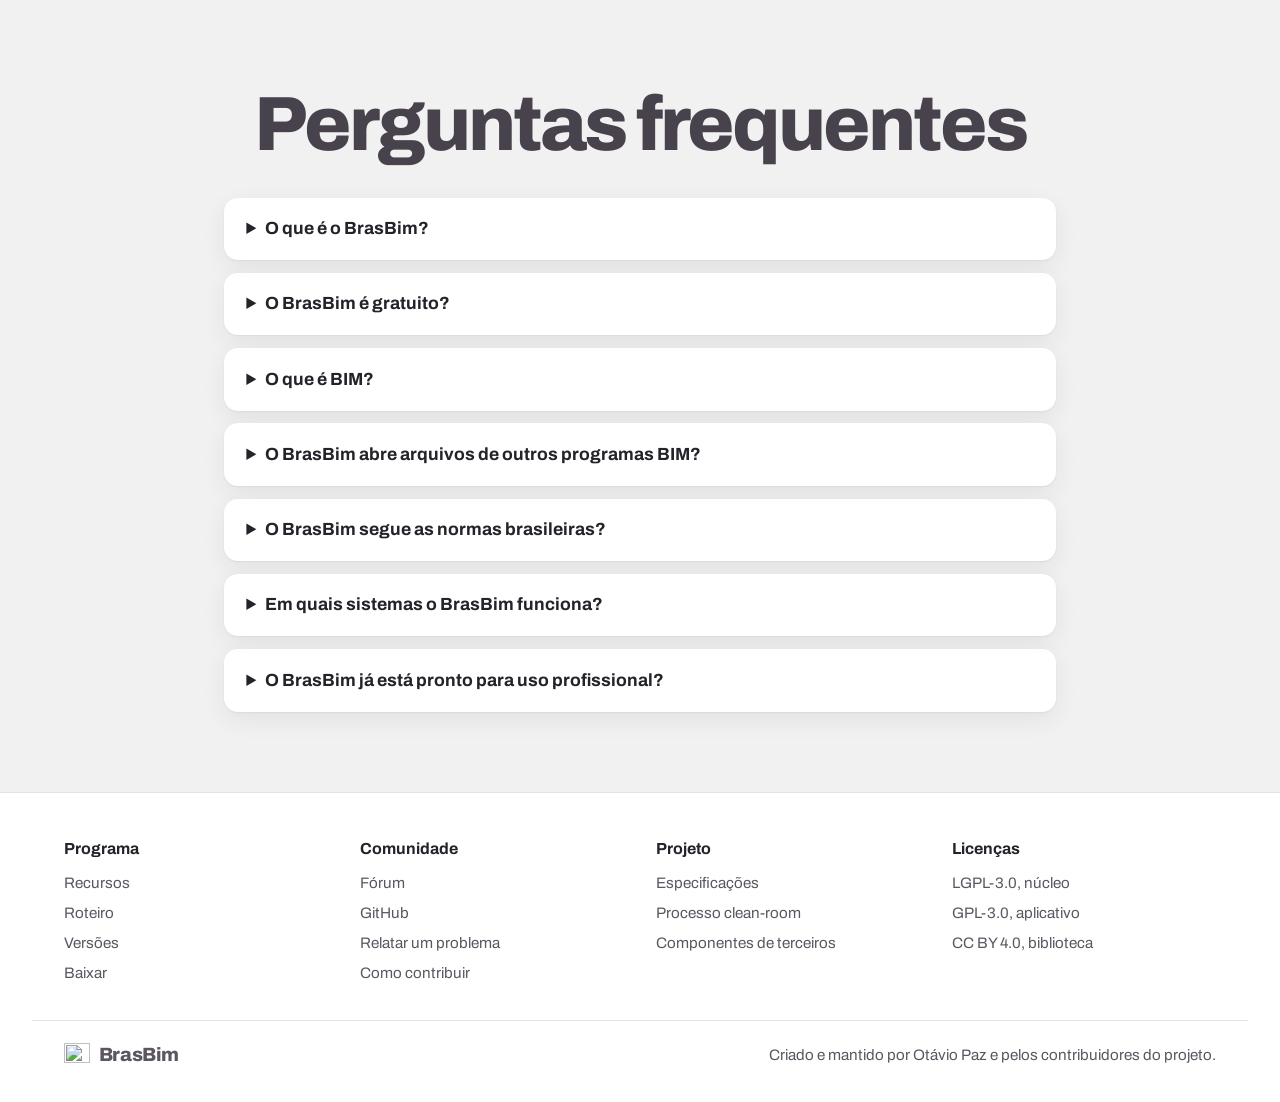
==== commit 4027c8e4: "Site: notas de versão (página /versoes/ e seção na página inicial), geradas do CHANGELOG Co-Authored" ====
--- a/site/index.html
+++ b/site/index.html
@@ -152,6 +152,7 @@
         <a href="#assistente">Assistente</a>
         <a href="#roteiro">Roteiro</a>
         <a href="#forum">Fórum</a>
+        <a href="#versoes">Versões</a>
         <a href="#baixar">Baixar</a>
         <a href="#participe">Participe</a>
         <a href="https://github.com/ootaviopaz/BrasBim">Código</a>
@@ -441,12 +442,59 @@
       </ul>
     </section>
 
+    <!-- versoes:inicio -->
+    <!-- Gerado por scripts/site/versoes.py a partir do CHANGELOG.md: não editar à mão. -->
+    <section id="versoes" class="bloco versoes">
+      <h2 class="titulo-bloco">Novidades da versão 0.0.2</h2>
+      <p class="versoes-data">Publicada em 25 de novembro de 2026.
+        <a href="versoes/#v0.0.2">Notas completas</a> ·
+        <a href="versoes/">Todas as versões</a></p>
+      <div class="versoes-grupos">
+        <div class="versoes-grupo versoes-grupo-largo">
+          <h3>Novo <span>19</span></h3>
+          <ul>
+            <li><a href="versoes/#v0.0.2-busca-no-navegador">Busca no Navegador</a></li>
+            <li><a href="versoes/#v0.0.2-assistente-anexar-imagem">Assistente: anexar imagem</a></li>
+            <li><a href="versoes/#v0.0.2-assistente-objeto-novo-a-partir-de-uma-foto">Assistente: objeto novo a partir de uma foto</a></li>
+            <li><a href="versoes/#v0.0.2-forma-livre">Forma livre</a></li>
+            <li><a href="versoes/#v0.0.2-assistente-forma-livre-a-partir-de-uma-descricao-ou-foto">Assistente: forma livre a partir de uma descrição ou foto</a></li>
+            <li><a href="versoes/#v0.0.2-importar-forma-livre-de-arquivo">Importar forma livre de arquivo</a></li>
+            <li><a href="versoes/#v0.0.2-converter-em-forma-livre">Converter em forma livre</a></li>
+            <li><a href="versoes/#v0.0.2-estilo-de-cotas-e-textos">Estilo de cotas e textos</a></li>
+            <li><a href="versoes/#v0.0.2-penas-em-cada-elemento">Penas em cada elemento</a></li>
+          </ul>
+          <a class="versoes-mais" href="versoes/#v0.0.2">e mais 10 novidades</a>
+        </div>
+        <div class="versoes-grupo">
+          <h3>Melhorias <span>4</span></h3>
+          <ul>
+            <li><a href="versoes/#v0.0.2-conta-gotas-mais-parecido-com-o-uso-comum-em-bim">Conta‑gotas mais parecido com o uso comum em BIM</a></li>
+            <li><a href="versoes/#v0.0.2-ao-fim-de-um-pedido-ao-assistente-os-objetos-mobiliario-louc">Ao fim de um pedido ao Assistente, os objetos…</a></li>
+            <li><a href="versoes/#v0.0.2-a-previa-que-o-assistente-usa-para-conferir-um-objeto-passou">A prévia que o Assistente usa para conferir um objeto passou a…</a></li>
+            <li><a href="versoes/#v0.0.2-material-couro-na-biblioteca-de-cores">Material Couro na biblioteca de cores</a></li>
+          </ul>
+        </div>
+        <div class="versoes-grupo">
+          <h3>Correções <span>6</span></h3>
+          <ul>
+            <li><a href="versoes/#v0.0.2-3d-de-projeto-grande-mais-leve">3D de projeto grande mais leve</a></li>
+            <li><a href="versoes/#v0.0.2-selecionar-uma-parede-de-outro-programa-dava-erro-na-mini-ba">Selecionar uma parede de outro programa dava erro na mini‑barra…</a></li>
+            <li><a href="versoes/#v0.0.2-ifc-de-outro-programa-tudo-aparece-na-planta-e-no-3d">IFC de outro programa: tudo aparece na planta e no 3D</a></li>
+            <li><a href="versoes/#v0.0.2-abrir-ifc-2x3-ou-ifc-4">Abrir IFC 2x3 ou IFC 4</a></li>
+            <li><a href="versoes/#v0.0.2-no-windows-apertar-e-soltar-o-alt-sobre-a-planta-ou-o-3d-par">No Windows, apertar e soltar o Alt sobre a planta ou o 3D…</a></li>
+            <li><a href="versoes/#v0.0.2-no-3d-as-paredes-com-camadas-mostravam-linhas-falsas-dos-can">No 3D, as paredes com camadas mostravam linhas falsas, dos…</a></li>
+          </ul>
+        </div>
+      </div>
+    </section>
+    <!-- versoes:fim -->
+
     <!-- Baixar -->
     <section id="baixar" class="bloco baixar">
       <h2 class="titulo-grande">A liberdade de projetar.</h2>
       <p>BrasBim 0.0.2, em desenvolvimento. Gratuito, sem cadastro e sem licença.
-        <a href="https://github.com/ootaviopaz/BrasBim/releases/latest">Notas da versão e
-        todos os arquivos</a>.</p>
+        <a href="versoes/">Notas de versão</a> e
+        <a href="https://github.com/ootaviopaz/BrasBim/releases/latest">todos os arquivos</a>.</p>
       <div class="sistemas">
         <a class="sistema" href="https://github.com/ootaviopaz/BrasBim/releases/latest/download/BrasBim-Windows-Setup.exe">
           <strong>Windows</strong>
@@ -515,6 +563,7 @@
         <h2>Programa</h2>
         <a href="#recursos">Recursos</a>
         <a href="#roteiro">Roteiro</a>
+        <a href="versoes/">Versões</a>
         <a href="#baixar">Baixar</a>
       </div>
       <div>
--- a/site/estilo.css
+++ b/site/estilo.css
@@ -0,0 +1,426 @@
+/* BrasBim: site do projeto. Tema claro, cores da marca (divulgacao/BRASBIM.md §10). */
+:root {
+  --fundo: #f2f1f2;
+  --branco: #ffffff;
+  --grafite: #26222a;
+  --texto-2: #5c5661;
+  --nevoa: #e6e3e6;
+  --jabuticaba: #6b1f5a;
+  --jabuticaba-2: #561848;
+  --pitanga: #e2457e;
+  --lilas: #f6eff5;
+  --azul-ifc: #eef2f8;
+
+  --largura: 76rem;
+  --margem: clamp(1rem, 4vw, 2rem);
+  --raio: 10px;
+  --raio-painel: 14px;
+  --sombra: 0 1px 2px rgb(38 34 42 / .06), 0 8px 24px rgb(38 34 42 / .07);
+}
+
+*, *::before, *::after { box-sizing: border-box; }
+html { scroll-behavior: smooth; }
+@media (prefers-reduced-motion: reduce) { html { scroll-behavior: auto; } }
+
+body {
+  margin: 0;
+  background: var(--fundo);
+  color: var(--grafite);
+  font-family: "Archivo", system-ui, sans-serif;
+  font-size: 1.0625rem;
+  line-height: 1.55;
+  -webkit-font-smoothing: antialiased;
+}
+img { display: block; max-width: 100%; height: auto; }
+h1, h2, h3 { margin: 0; line-height: 1.05; text-wrap: balance; }
+p { margin: 0; }
+p + p { margin-top: .9em; }
+a { color: inherit; }
+:focus-visible { outline: 3px solid var(--pitanga); outline-offset: 3px; border-radius: 4px; }
+
+.pular { position: absolute; left: 1rem; top: -4rem; z-index: 20; background: var(--branco); padding: .5rem 1rem; }
+.pular:focus { top: 1rem; }
+
+/* Botões */
+.botao {
+  display: inline-block;
+  padding: .5rem 1.1rem;
+  border-radius: 8px;
+  background: var(--jabuticaba);
+  color: var(--branco);
+  font-weight: 600;
+  text-decoration: none;
+  box-shadow: 0 2px 10px rgb(107 31 90 / .3);
+  transition: background .15s;
+}
+.botao:hover { background: var(--jabuticaba-2); }
+.botao-grande { padding: .8rem 1.6rem; font-size: 1.08rem; }
+.botao-vidro {
+  background: rgb(255 255 255 / .55);
+  color: var(--grafite);
+  box-shadow: none;
+  backdrop-filter: blur(6px);
+  border: 1px solid rgb(38 34 42 / .12);
+}
+.botao-vidro:hover { background: rgb(255 255 255 / .85); }
+.botao-inativo, .botao-inativo:hover { cursor: default; color: #6f6873; background: rgb(255 255 255 / .45); }
+
+/* Topo */
+.topo { position: sticky; top: 0; z-index: 10; background: var(--branco); box-shadow: 0 1px 0 var(--nevoa); }
+.topo-dentro {
+  max-width: var(--largura); margin: 0 auto; padding: .75rem var(--margem);
+  display: flex; align-items: center; justify-content: space-between; gap: 1rem;
+}
+.marca { display: flex; align-items: center; gap: .55rem; text-decoration: none; font-weight: 800; font-size: 1.2rem; letter-spacing: -.02em; }
+.topo nav { display: flex; align-items: center; gap: clamp(.8rem, 2vw, 1.6rem); font-size: .98rem; }
+.topo nav a:not(.botao) { text-decoration: none; color: var(--texto-2); }
+.topo nav a:not(.botao):hover { color: var(--jabuticaba); }
+
+/* Abertura: céu de fim de tarde e a torre em 3D */
+.abertura {
+  position: relative;
+  height: min(46rem, 88svh);
+  min-height: 34rem;
+  overflow: hidden;
+  background:
+    radial-gradient(120% 90% at 78% 100%, #fbe3d6 0%, rgb(251 227 214 / 0) 55%),
+    linear-gradient(180deg, #b9b3d3 0%, #dcd3e2 45%, #f6e9e4 100%);
+}
+#torre, .torre-poster { position: absolute; inset: 0; width: 100%; height: 100%; display: block; }
+#torre { cursor: grab; opacity: 0; transition: opacity 1s; }
+.torre-poster { object-fit: cover; object-position: 50% 50%; transition: opacity 1s; }
+.com-3d .torre-poster { opacity: 0; }
+#torre.pronta { opacity: 1; }
+#torre:active { cursor: grabbing; }
+.abertura-texto {
+  position: relative;
+  max-width: var(--largura); height: 100%;
+  margin: 0 auto; padding: 0 var(--margem) clamp(2.5rem, 7vh, 4.5rem);
+  display: flex; flex-direction: column; justify-content: flex-end;
+  pointer-events: none;
+}
+.abertura-texto > * { pointer-events: auto; max-width: 38rem; }
+.abertura h1 {
+  font-size: clamp(2.6rem, 5.6vw, 4.6rem);
+  font-weight: 800;
+  letter-spacing: -.035em;
+  line-height: .98;
+}
+.abertura-texto p { margin-top: 1rem; font-size: clamp(1.1rem, 1.6vw, 1.3rem); line-height: 1.4; color: #3d3742; max-width: 32rem; }
+.acoes { display: flex; flex-wrap: wrap; gap: .7rem; margin-top: 1.6rem; }
+.credito { position: absolute; right: 1rem; bottom: .8rem; font-size: .8rem; color: rgb(38 34 42 / .6); }
+
+/* Equipe: faixa branca de ponta a ponta, logo depois da abertura */
+.equipe { background: var(--branco); border-bottom: 1px solid var(--nevoa); }
+.equipe-dentro { max-width: var(--largura); margin: 0 auto; padding: clamp(3rem, 7vw, 5rem) var(--margem); }
+.equipe-cabeca { display: grid; grid-template-columns: minmax(0, 1.1fr) minmax(0, 1fr); gap: 1rem 3rem; align-items: end; }
+.equipe h2 {
+  font-size: clamp(2.6rem, 5.6vw, 4.6rem); font-weight: 800; letter-spacing: -.04em; line-height: .96;
+  background: linear-gradient(90deg, var(--jabuticaba), var(--pitanga));
+  -webkit-background-clip: text; background-clip: text; color: transparent;
+}
+.equipe-cabeca p { font-size: 1.15rem; color: var(--texto-2); }
+.equipe-imagem { margin: 2.5rem 0 0; }
+.equipe-imagem img { width: 100%; border-radius: var(--raio-painel); box-shadow: 0 2px 4px rgb(38 34 42 / .06), 0 24px 60px rgb(107 31 90 / .18); }
+.equipe-imagem figcaption { margin-top: .8rem; color: var(--texto-2); font-size: .95rem; }
+.equipe-pontos { list-style: none; padding: 0; margin: 2.5rem 0 0; }
+.equipe-pontos li { border-top: 3px solid var(--pitanga); padding-top: 1rem; }
+.equipe-pontos li:nth-child(2n) { border-color: var(--jabuticaba); }
+.equipe-pontos h3 { font-size: 1.2rem; font-weight: 700; }
+.equipe-pontos p { margin-top: .4rem; color: var(--texto-2); font-size: .98rem; }
+
+/* Modos usados só para gerar as imagens estáticas (torre.js: ?limpo, ?noite) */
+.limpo .topo, .limpo .abertura-texto, .limpo .credito { display: none; }
+.limpo .abertura { height: 100vh; }
+.noite .abertura {
+  background:
+    radial-gradient(90% 70% at 70% 100%, #7a3a5c 0%, rgb(122 58 92 / 0) 60%),
+    linear-gradient(180deg, #17142a 0%, #33264a 50%, #6b3858 100%);
+}
+
+/* Assistente de IA */
+.assistente { background: linear-gradient(180deg, #2a2030 0%, #26222a 100%); color: #f3eff2; }
+.assistente-dentro {
+  max-width: var(--largura); margin: 0 auto; padding: clamp(3rem, 7vw, 5rem) var(--margem);
+  display: grid; grid-template-columns: minmax(0, 1fr) minmax(0, 1.6fr); gap: 2.5rem; align-items: center;
+}
+.selo-teste {
+  display: inline-block; margin-bottom: 1rem; padding: .3rem .8rem; border-radius: 999px;
+  background: rgb(226 69 126 / .16); color: #ff9cc0; font-weight: 600; font-size: .9rem;
+}
+.assistente h2 { font-size: clamp(2.2rem, 4.4vw, 3.6rem); font-weight: 800; letter-spacing: -.035em; line-height: 1; }
+.assistente-texto > p:not(.selo-teste) { margin-top: 1.1rem; color: #cfc6d2; font-size: 1.08rem; }
+.assistente-video { margin: 0; }
+.assistente-video img { width: 100%; border-radius: var(--raio-painel); box-shadow: 0 24px 60px rgb(0 0 0 / .4); background: #3a3440; }
+.assistente-video figcaption { margin-top: .8rem; color: #b9b0bd; font-size: .95rem; }
+
+/* Blocos e títulos */
+.bloco { max-width: var(--largura); margin: 0 auto; padding: clamp(3rem, 7vw, 5rem) var(--margem) 0; }
+.titulo-bloco { font-size: 2rem; font-weight: 800; letter-spacing: -.025em; color: #48424d; margin-bottom: 1.2rem; }
+.titulo-grande { font-size: clamp(2.6rem, 6vw, 4.8rem); font-weight: 800; letter-spacing: -.04em; color: #48424d; }
+
+/* Cartões */
+.cartao { display: block; text-decoration: none; color: inherit; }
+.cartao img, .miniatura { border-radius: var(--raio); box-shadow: var(--sombra); width: 100%; }
+.cartao h3 { margin-top: 1rem; font-size: 1.2rem; font-weight: 700; letter-spacing: -.01em; }
+.cartao p { margin-top: .4rem; color: var(--texto-2); font-size: .98rem; }
+.cartao-grande h3 { font-size: 1.45rem; }
+a.cartao:hover h3 { color: var(--jabuticaba); }
+.destaques { display: grid; grid-template-columns: repeat(2, minmax(0, 1fr)); gap: 1.2rem; }
+.destaques img { aspect-ratio: 16 / 9; object-fit: cover; }
+.grade-4 { display: grid; grid-template-columns: repeat(4, minmax(0, 1fr)); gap: 1.2rem; }
+.grade-3 { display: grid; grid-template-columns: repeat(3, minmax(0, 1fr)); gap: 2rem; }
+.destaques + .grade-4 { margin-top: 3rem; }
+
+.miniatura {
+  aspect-ratio: 16 / 9;
+  display: flex; align-items: flex-end;
+  padding: 1rem;
+  background-size: cover; background-position: center;
+  color: var(--branco);
+  font-weight: 800; font-size: 1.35rem; letter-spacing: -.02em; line-height: 1;
+}
+.miniatura span { text-shadow: 0 1px 12px rgb(0 0 0 / .25); max-width: 9ch; }
+.miniatura-1 { background-image: linear-gradient(135deg, rgb(107 31 90 / .85), rgb(226 69 126 / .55)), url(imagens/torre-baixo.jpg); }
+.miniatura-2 { background-image: linear-gradient(135deg, rgb(38 34 42 / .8), rgb(107 31 90 / .5)), url(imagens/torre-topo.jpg); }
+.miniatura-3 { background-image: linear-gradient(135deg, rgb(28 70 120 / .85), rgb(110 160 200 / .45)), url(imagens/torre-frente.jpg); }
+.miniatura-4 { background-image: linear-gradient(135deg, rgb(226 69 126 / .85), rgb(240 160 120 / .55)), url(imagens/torre-aerea.jpg); }
+
+/* Painéis coloridos */
+.painel {
+  max-width: calc(var(--largura) - 2 * var(--margem) + 2rem);
+  margin: clamp(3rem, 6vw, 4.5rem) auto 0;
+  padding: clamp(2rem, 5vw, 3.5rem);
+  border-radius: var(--raio-painel);
+}
+@media (max-width: 78rem) { .painel { margin-left: var(--margem); margin-right: var(--margem); } }
+.painel h2 { font-size: clamp(2.4rem, 5.4vw, 4.2rem); font-weight: 800; letter-spacing: -.04em; line-height: .98; }
+.painel > p, .painel-texto p { margin-top: 1.2rem; max-width: 46rem; font-size: 1.12rem; }
+.painel h3 { font-size: 1.2rem; font-weight: 700; margin-bottom: .5rem; }
+
+.painel-escuro {
+  background: var(--grafite); color: #f3eff2;
+  display: grid; grid-template-columns: minmax(0, 3fr) minmax(0, 1.2fr); gap: 2rem 3rem; align-items: center;
+}
+.painel-escuro h2 { color: var(--pitanga); }
+.licencas { margin: 0; display: grid; gap: .8rem; }
+.licencas div { display: flex; justify-content: space-between; gap: 1rem; padding: .9rem 1.1rem; border-radius: var(--raio); background: rgb(255 255 255 / .06); }
+.licencas dt { color: #c9c0cb; }
+.licencas dd { margin: 0; font-weight: 700; }
+
+.painel-ifc { background: var(--azul-ifc); }
+.painel-ifc h2 { color: #1f4f8f; }
+.painel-ifc > p { color: #3b4656; }
+.selos { list-style: none; padding: 0; margin: 2.2rem 0 0; display: grid; grid-template-columns: repeat(4, minmax(0, 1fr)); gap: 1.5rem; }
+.selos li { display: flex; flex-direction: column; }
+.selos strong { font-size: 1.6rem; font-weight: 800; letter-spacing: -.03em; color: #1f4f8f; }
+.selos span { color: #5a6577; font-size: .95rem; }
+
+.painel-claro { background: var(--lilas); }
+.painel-claro h2 { color: var(--jabuticaba); }
+.painel-claro > p { color: var(--texto-2); }
+.painel-claro .grade-3, .grade-normas { margin-top: 2.2rem; }
+.painel-claro .grade-3 p { color: var(--texto-2); }
+.norma { background: var(--branco); border-radius: var(--raio); padding: 1.2rem; box-shadow: var(--sombra); display: flex; flex-direction: column; gap: .3rem; }
+.norma strong { font-size: 1.3rem; font-weight: 800; letter-spacing: -.02em; color: var(--jabuticaba); }
+.norma span { color: var(--texto-2); font-size: .95rem; line-height: 1.4; }
+
+.painel-marca { background: linear-gradient(135deg, var(--jabuticaba) 0%, #8c2a6d 60%, #b8386f 100%); color: var(--branco); }
+.painel-marca > p { color: #f5dcec; }
+.formas { list-style: none; padding: 0; margin: 2.2rem 0 0; }
+.formas a {
+  display: flex; flex-direction: column; gap: .3rem; height: 100%;
+  padding: 1.2rem; border-radius: var(--raio);
+  background: rgb(255 255 255 / .1); text-decoration: none;
+  transition: background .15s;
+}
+.formas a:hover { background: rgb(255 255 255 / .2); }
+.formas strong { font-size: 1.2rem; }
+.formas span { color: #f5dcec; font-size: .95rem; }
+
+/* Fórum: faixa escura, como a do Assistente */
+.forum { margin-top: clamp(3rem, 6vw, 4.5rem); background: linear-gradient(180deg, #2a2030 0%, #26222a 100%); color: #f3eff2; }
+.forum-dentro { max-width: var(--largura); margin: 0 auto; padding: clamp(3rem, 7vw, 5rem) var(--margem); }
+.forum-cabeca { display: grid; grid-template-columns: minmax(0, 1.6fr) minmax(0, 1fr); gap: 1.5rem 3rem; align-items: end; }
+.forum h2 { font-size: clamp(2.2rem, 4.4vw, 3.6rem); font-weight: 800; letter-spacing: -.035em; line-height: 1; }
+.forum-cabeca > div:first-child p:not(.selo-teste) { margin-top: 1.1rem; font-size: 1.08rem; color: #cfc6d2; max-width: 46rem; }
+.forum-acoes { display: flex; flex-direction: column; gap: .7rem; }
+.forum-acoes .botao { text-align: center; }
+.forum-acoes .botao:not(.botao-contorno) { background: var(--pitanga); box-shadow: 0 2px 14px rgb(226 69 126 / .35); }
+.forum-acoes .botao:not(.botao-contorno):hover { background: #c93a6e; }
+.botao-contorno { background: transparent; color: #f3eff2; box-shadow: inset 0 0 0 2px rgb(255 255 255 / .35); }
+.botao-contorno:hover { background: rgb(255 255 255 / .08); }
+.forum-acoes p { font-size: .92rem; color: #b9b0bd; }
+.forum-cabeca a:not(.botao), .forum-vazio a { color: #ff9cc0; font-weight: 600; }
+.forum h3 { margin-top: 2.6rem; font-size: 1.2rem; font-weight: 700; }
+.forum-legenda { display: flex; align-items: center; gap: .5rem; margin: .3rem 0 .9rem; font-size: .92rem; color: #b9b0bd; }
+.forum-legenda span { width: 4px; height: 1.1rem; border-radius: 2px; background: var(--pitanga); }
+.forum-lista {
+  list-style: none; margin: 0; display: grid; gap: .6rem;
+  max-height: 34rem; overflow-y: auto;
+  padding: .3rem .8rem .5rem .3rem; scrollbar-gutter: stable;
+  scrollbar-color: #8c5f80 transparent;
+}
+.forum-lista::-webkit-scrollbar { width: 8px; }
+.forum-lista::-webkit-scrollbar-thumb { background: #8c5f80; border-radius: 4px; }
+.forum-lista details { background: rgb(255 255 255 / .06); border-radius: var(--raio); transition: background .15s; }
+.forum-lista details:hover, .forum-lista details[open] { background: rgb(255 255 255 / .1); }
+.forum-lista .forum-top details { box-shadow: inset 4px 0 0 var(--pitanga); }
+.forum-lista summary {
+  display: flex; align-items: center; gap: 1.1rem; padding: .9rem 1.1rem;
+  cursor: pointer; list-style: none;
+}
+.forum-lista summary::-webkit-details-marker { display: none; }
+.forum-lista summary:focus-visible { outline: 2px solid #ff9cc0; outline-offset: -2px; border-radius: var(--raio); }
+.forum-seta {
+  flex: none; margin-left: auto; width: .6rem; height: .6rem;
+  border-right: 2px solid #b9b0bd; border-bottom: 2px solid #b9b0bd;
+  transform: rotate(45deg); transition: transform .15s;
+}
+.forum-lista details[open] .forum-seta { transform: rotate(225deg); }
+.forum-corpo { padding: 0 1.1rem 1.1rem calc(1.1rem + 3.4rem + 1.1rem); }
+.forum-descricao { white-space: pre-line; overflow-wrap: anywhere; color: #d9d1db; font-size: .98rem; line-height: 1.6; }
+.forum-link { display: inline-block; margin-top: .9rem; color: #ff9cc0; font-weight: 600; text-decoration: none; }
+.forum-link:hover { text-decoration: underline; }
+.forum-votos {
+  flex: none; display: flex; flex-direction: column; align-items: center; min-width: 3.4rem;
+  font-size: .78rem; color: #b9b0bd;
+}
+.forum-votos strong { font-size: 1.5rem; font-weight: 800; line-height: 1; color: #ff9cc0; }
+.forum-texto { display: flex; flex-direction: column; gap: .2rem; min-width: 0; }
+.forum-texto strong { font-weight: 700; overflow-wrap: anywhere; }
+.forum-texto small { color: #b9b0bd; font-size: .88rem; }
+.forum-vazio { padding: 1.1rem; border-radius: var(--raio); border: 1px dashed rgb(255 255 255 / .22); color: #cfc6d2; }
+
+/* Recursos, imagem grande e lista */
+.recursos .titulo-grande { margin-bottom: 2.5rem; }
+.recurso {
+  display: grid; grid-template-columns: minmax(0, 1.6fr) minmax(0, 1fr); gap: 2.5rem; align-items: center;
+  padding: 2.5rem 0; border-top: 1px solid var(--nevoa);
+}
+.recurso img { border-radius: var(--raio); box-shadow: var(--sombra); aspect-ratio: 16 / 10; object-fit: cover; width: 100%; }
+.recurso:nth-of-type(even) { grid-template-columns: minmax(0, 1fr) minmax(0, 1.6fr); }
+.recurso:nth-of-type(even) img { order: 2; }
+.recurso img.folha-a3 { aspect-ratio: 1.414; object-fit: contain; background: #fff; }
+.recurso h3 { font-size: 2rem; font-weight: 800; letter-spacing: -.03em; }
+.recurso p { margin-top: .6rem; color: var(--texto-2); }
+.recurso ul { margin: 1rem 0 0; padding-left: 1.1rem; display: grid; gap: .35rem; }
+.recurso li::marker { color: var(--pitanga); }
+
+/* Baixar */
+.baixar { text-align: center; padding-bottom: clamp(3rem, 7vw, 5rem); }
+.baixar > p { margin: 1rem auto 0; max-width: 36rem; color: var(--texto-2); }
+.sistemas { display: grid; grid-template-columns: repeat(2, minmax(0, 1fr)); gap: 1.2rem; max-width: 52rem; margin: 2rem auto 0; text-align: left; }
+.sistema {
+  display: flex; flex-direction: column; gap: .5rem; padding: 1.6rem; border-radius: var(--raio-painel);
+  background: var(--branco); box-shadow: var(--sombra); text-decoration: none; color: inherit;
+}
+.sistema strong { font-size: 1.8rem; font-weight: 800; letter-spacing: -.03em; }
+.sistema span { color: var(--texto-2); flex: 1; }
+.sistema small { font-size: .9rem; font-weight: 600; letter-spacing: 0; color: var(--pitanga); vertical-align: middle; }
+.sistema em { font-style: normal; align-self: flex-start; margin-top: .6rem; }
+a.sistema:hover em { background: var(--jabuticaba-2); }
+.sistema > .botao { align-self: flex-start; margin-top: .3rem; }
+.sistema-inativo { background: #f7f5f7; box-shadow: none; border: 1px dashed #d6d0d6; }
+.codigo { max-width: 52rem; margin: 1.6rem auto 0; text-align: left; }
+.codigo summary { cursor: pointer; color: var(--texto-2); font-weight: 600; }
+.baixar pre {
+  max-width: 52rem; margin: 1rem auto; padding: 1.2rem 1.4rem; text-align: left; overflow-x: auto;
+  background: var(--grafite); color: #ece6ee; border-radius: var(--raio);
+  font: .9rem/1.7 ui-monospace, "Cascadia Mono", Consolas, monospace;
+}
+
+/* Rodapé */
+.rodape { background: var(--branco); border-top: 1px solid var(--nevoa); font-size: .95rem; }
+.rodape-dentro {
+  max-width: var(--largura); margin: 0 auto; padding: 3rem var(--margem) 2rem;
+  display: grid; grid-template-columns: repeat(4, minmax(0, 1fr)); gap: 2rem;
+}
+.rodape h2 { font-size: 1rem; margin-bottom: .7rem; }
+.rodape-dentro a, .rodape-dentro span { display: block; padding: .2rem 0; color: var(--texto-2); text-decoration: none; }
+.rodape-dentro a:hover { color: var(--jabuticaba); }
+.rodape-fim {
+  max-width: var(--largura); margin: 0 auto; padding: 1.2rem var(--margem) 2rem;
+  display: flex; align-items: center; justify-content: space-between; gap: 1rem; flex-wrap: wrap;
+  border-top: 1px solid var(--nevoa); color: var(--texto-2);
+}
+
+/* Telas menores */
+@media (max-width: 900px) {
+  .destaques, .painel-escuro, .recurso, .recurso:nth-of-type(even), .equipe-cabeca, .assistente-dentro, .sistemas, .forum-cabeca { grid-template-columns: minmax(0, 1fr); }
+  .recurso:nth-of-type(even) img { order: 0; }
+  .grade-4, .selos, .rodape-dentro { grid-template-columns: repeat(2, minmax(0, 1fr)); }
+  .grade-3 { grid-template-columns: minmax(0, 1fr); }
+  .abertura { height: 50rem; }
+  .abertura-texto { justify-content: flex-start; padding-top: 2rem; height: auto; }
+  #torre, .torre-poster { top: auto; bottom: 0; height: 28rem; }
+}
+@media (max-width: 640px) {
+  .topo nav a:not(.botao) { display: none; }
+  .grade-4, .selos { grid-template-columns: minmax(0, 1fr); }
+  .forum-lista { max-height: 30rem; padding-right: .5rem; }
+  .forum-lista summary { gap: .7rem; padding: .8rem .9rem; }
+  .forum-votos { min-width: 2.6rem; }
+  .forum-corpo { padding: 0 .9rem 1rem; }
+}
+
+/* Perguntas frequentes */
+.perguntas { text-align: center; padding-bottom: clamp(3rem, 7vw, 5rem); }
+.lista-perguntas { max-width: 52rem; margin: 2rem auto 0; display: grid; gap: .8rem; text-align: left; }
+.lista-perguntas details { background: var(--branco); border-radius: var(--raio-painel); box-shadow: var(--sombra); padding: 1.1rem 1.4rem; }
+.lista-perguntas summary { cursor: pointer; font-weight: 700; font-size: 1.1rem; }
+.lista-perguntas p { margin-top: .7rem; color: var(--texto-2); }
+
+/* Versões (gerado por scripts/site/versoes.py) */
+.versoes-data { color: var(--texto-2); margin-top: -.6rem; }
+.versoes-data a { color: var(--jabuticaba); font-weight: 600; }
+.versoes-grupos { display: grid; grid-template-columns: minmax(0, 2fr) minmax(0, 1fr) minmax(0, 1fr); gap: 1.2rem; margin-top: 1.8rem; }
+.versoes-grupo { padding: 1.4rem 1.5rem; border-radius: var(--raio-painel); background: var(--branco); box-shadow: var(--sombra); }
+.versoes-grupo h3 { display: flex; align-items: center; gap: .5rem; font-size: 1.15rem; font-weight: 700; }
+.versoes-grupo h3 span { padding: .05rem .55rem; border-radius: 999px; background: var(--lilas); color: var(--jabuticaba); font-size: .85rem; font-weight: 700; }
+.versoes-grupo ul { margin: .9rem 0 0; padding-left: 1.1rem; display: grid; gap: .4rem; font-size: .98rem; }
+.versoes-grupo-largo ul { grid-template-columns: repeat(2, minmax(0, 1fr)); column-gap: 1.6rem; }
+.versoes-grupo li::marker { color: var(--pitanga); }
+.versoes-grupo li a { color: var(--grafite); text-decoration: none; }
+.versoes-grupo li a:hover { color: var(--jabuticaba); text-decoration: underline; }
+.versoes-mais { display: inline-block; margin-top: .9rem; color: var(--jabuticaba); font-weight: 600; font-size: .95rem; }
+
+/* Página de versões */
+.notas-dentro {
+  max-width: var(--largura); margin: 0 auto; padding: clamp(2.5rem, 6vw, 4rem) var(--margem) clamp(3rem, 7vw, 5rem);
+  display: grid; grid-template-columns: minmax(0, 16rem) minmax(0, 1fr); gap: clamp(2rem, 5vw, 4rem); align-items: start;
+}
+.notas-indice { position: sticky; top: 5rem; }
+.notas-indice h1 { font-size: clamp(2.4rem, 5vw, 3.4rem); font-weight: 800; letter-spacing: -.04em; color: var(--jabuticaba); }
+.notas-indice > p { margin-top: .8rem; color: var(--texto-2); }
+.notas-indice ol { list-style: none; margin: 1.4rem 0; padding: 0; display: grid; gap: .3rem; }
+.notas-indice li { display: flex; justify-content: space-between; gap: 1rem; padding: .4rem 0; border-bottom: 1px solid var(--nevoa); }
+.notas-indice li a { font-weight: 700; text-decoration: none; }
+.notas-indice li a:hover { color: var(--jabuticaba); }
+.notas-indice li span { color: var(--texto-2); font-size: .92rem; }
+.notas-lista { display: grid; gap: 1.6rem; }
+.nota { padding: clamp(1.4rem, 3vw, 2.2rem); border-radius: var(--raio-painel); background: var(--branco); box-shadow: var(--sombra); scroll-margin-top: 5rem; }
+.nota-cabeca { display: flex; align-items: baseline; justify-content: space-between; gap: .5rem 1.5rem; flex-wrap: wrap; padding-bottom: 1rem; border-bottom: 1px solid var(--nevoa); }
+.nota-cabeca h2 { font-size: 2.4rem; font-weight: 800; letter-spacing: -.04em; }
+.nota-cabeca h2 a { text-decoration: none; }
+.nota-cabeca p { color: var(--texto-2); }
+.nota-cabeca p a { color: var(--jabuticaba); font-weight: 600; }
+.nota-intro { margin-top: 1rem; }
+.nota h3 { margin-top: 1.6rem; font-size: 1.15rem; font-weight: 700; color: var(--jabuticaba); }
+.nota ul { margin: .7rem 0 0; padding-left: 1.2rem; display: grid; gap: .7rem; }
+.nota li { color: #3d3842; scroll-margin-top: 5rem; }
+.nota li::marker { color: var(--pitanga); }
+.nota li strong { color: var(--grafite); }
+.nota li:target { background: var(--lilas); border-radius: 6px; box-shadow: 0 0 0 .4rem var(--lilas); }
+.nota code { font: .9em ui-monospace, "Cascadia Mono", Consolas, monospace; background: var(--fundo); padding: .05rem .3rem; border-radius: 4px; }
+.notas-rodape { color: var(--texto-2); font-size: .95rem; }
+.notas-rodape a { color: var(--jabuticaba); }
+
+@media (max-width: 900px) {
+  .versoes-grupos, .notas-dentro { grid-template-columns: minmax(0, 1fr); }
+  .notas-indice { position: static; }
+}
+@media (max-width: 640px) {
+  .versoes-grupo-largo ul { grid-template-columns: minmax(0, 1fr); }
+  .nota-cabeca h2 { font-size: 2rem; }
+}
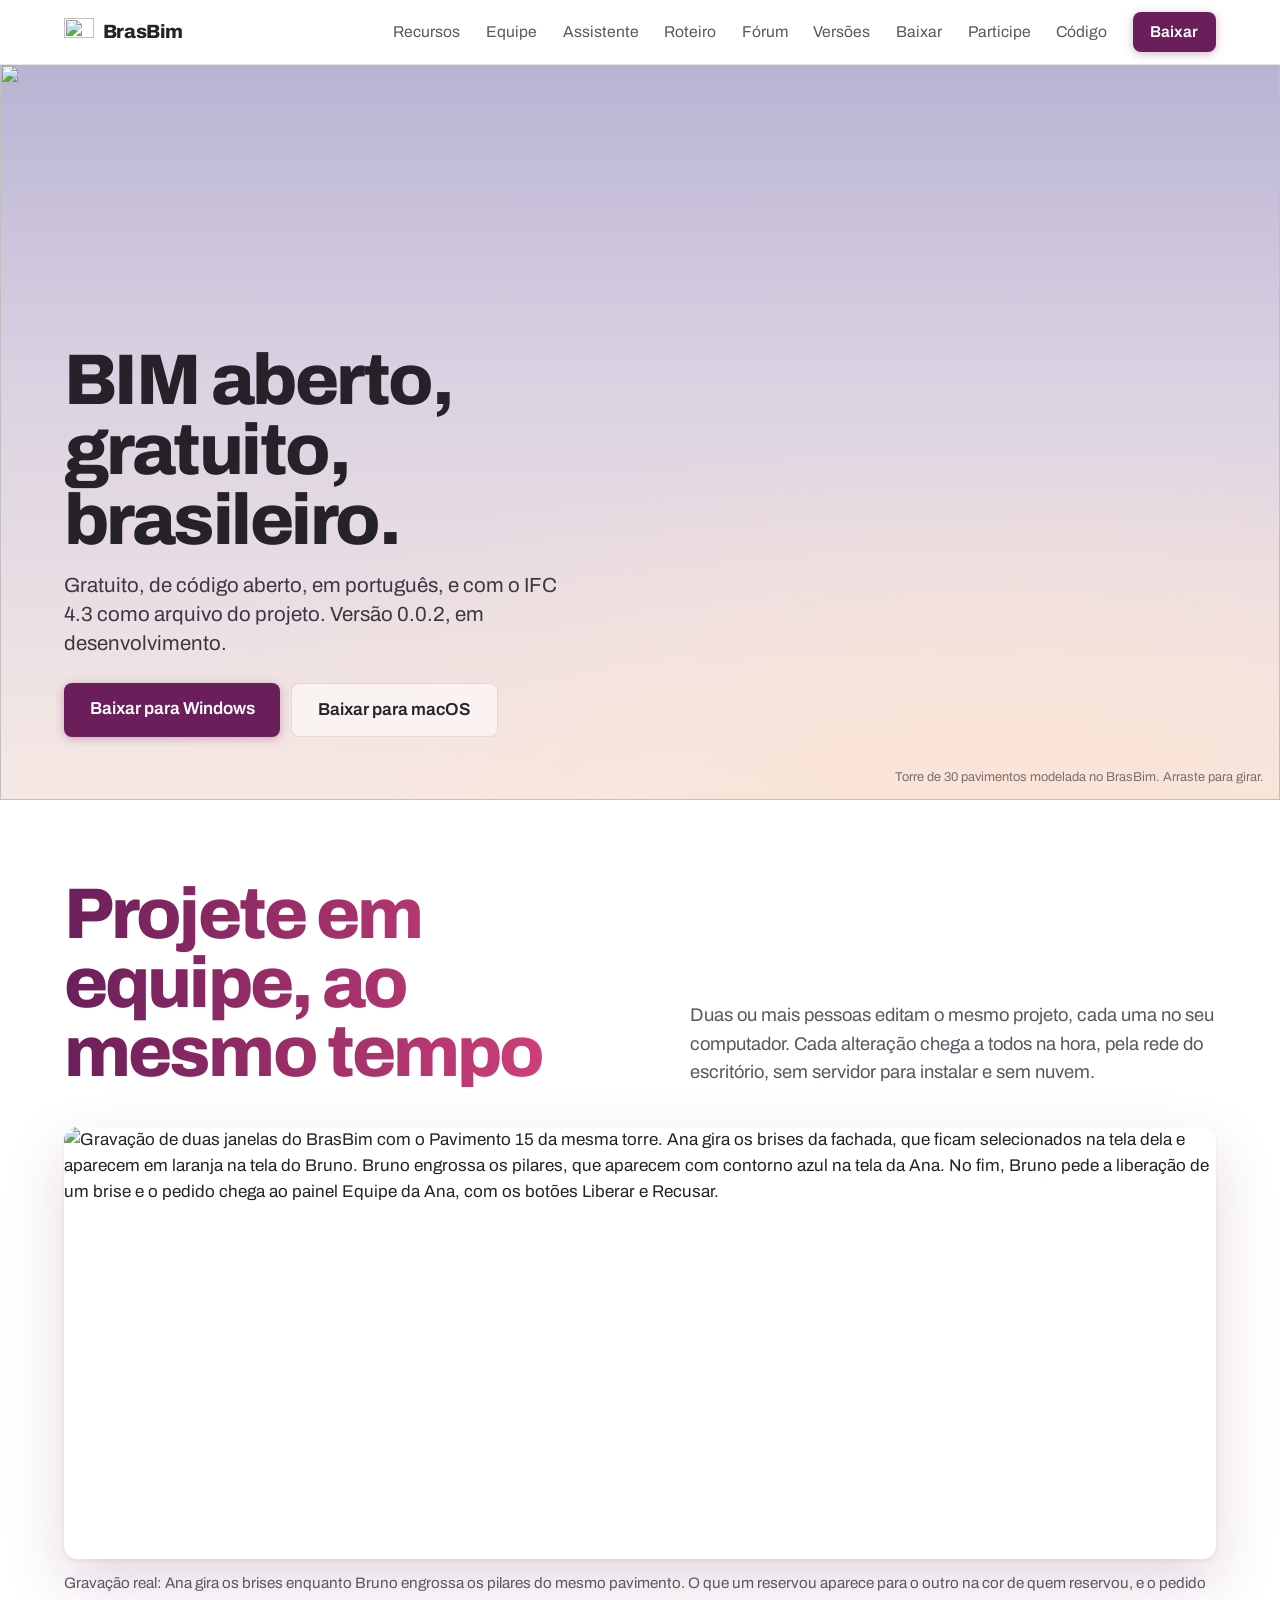
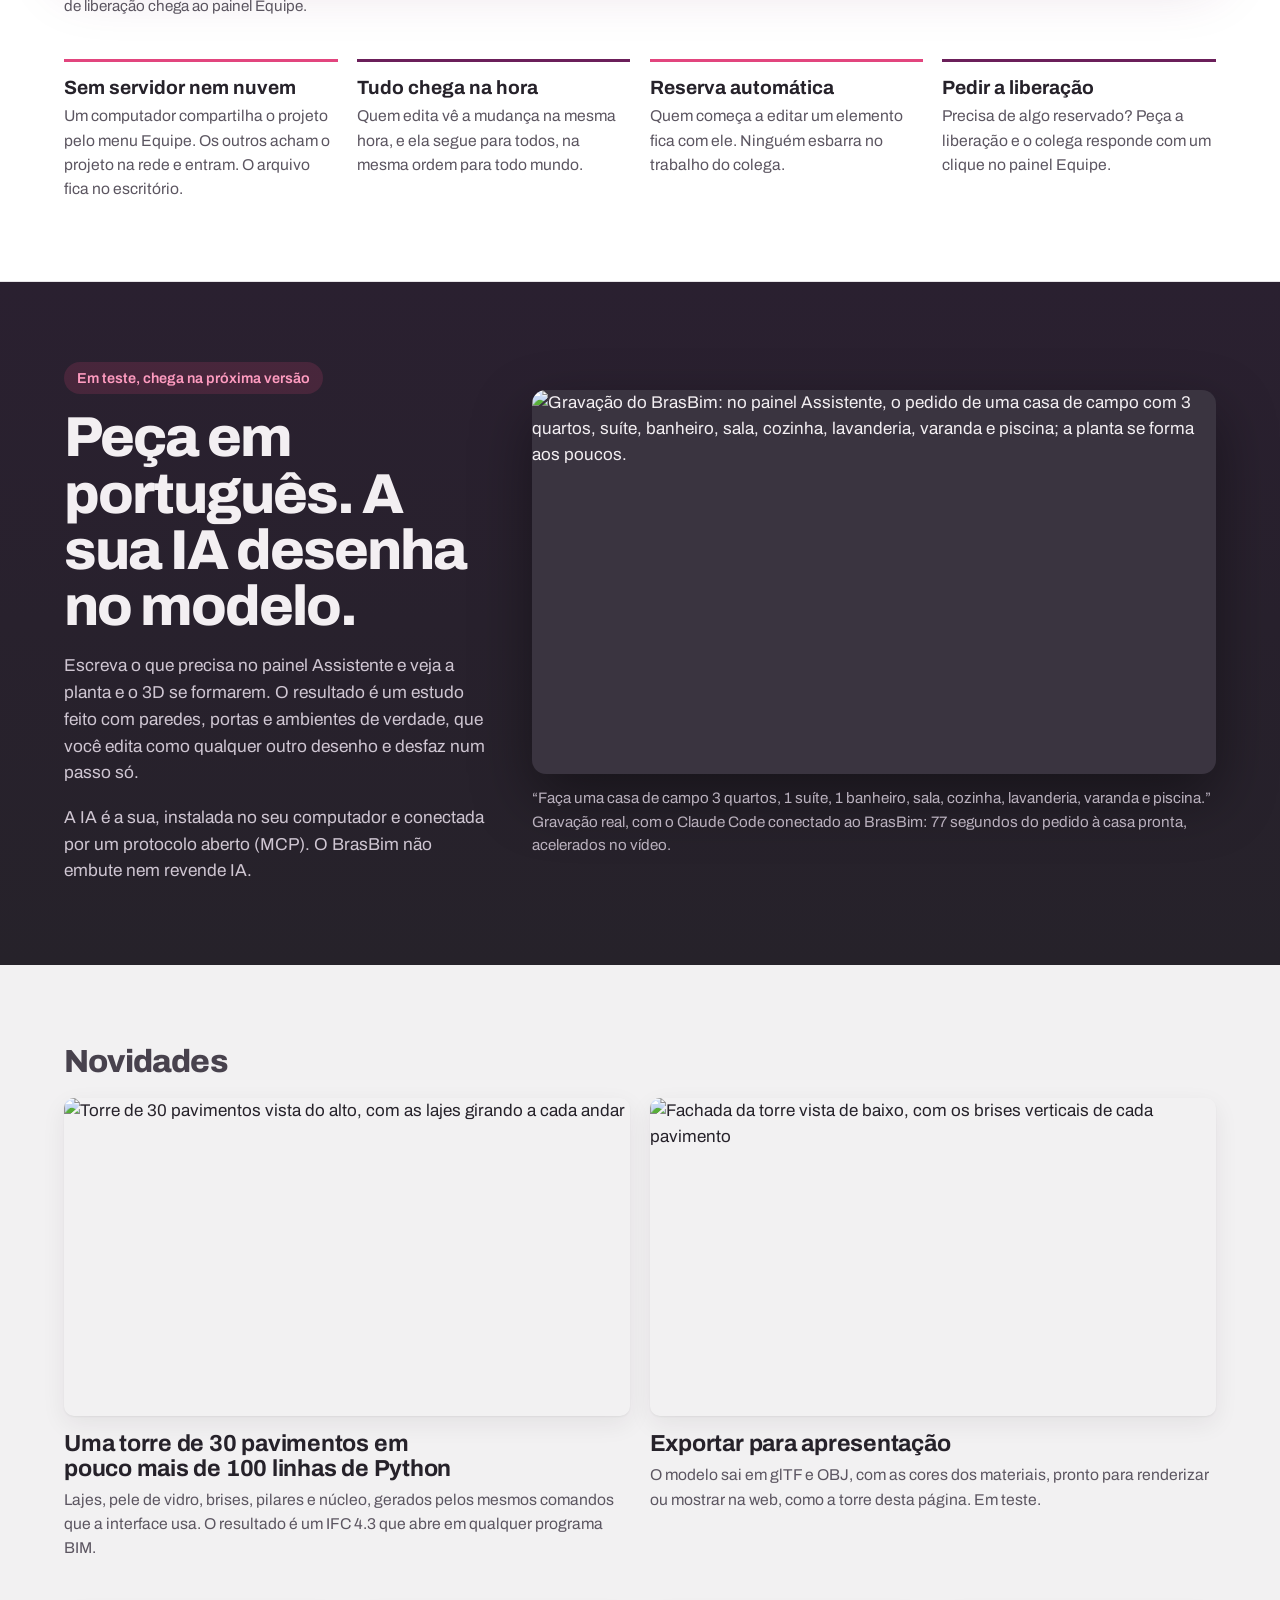
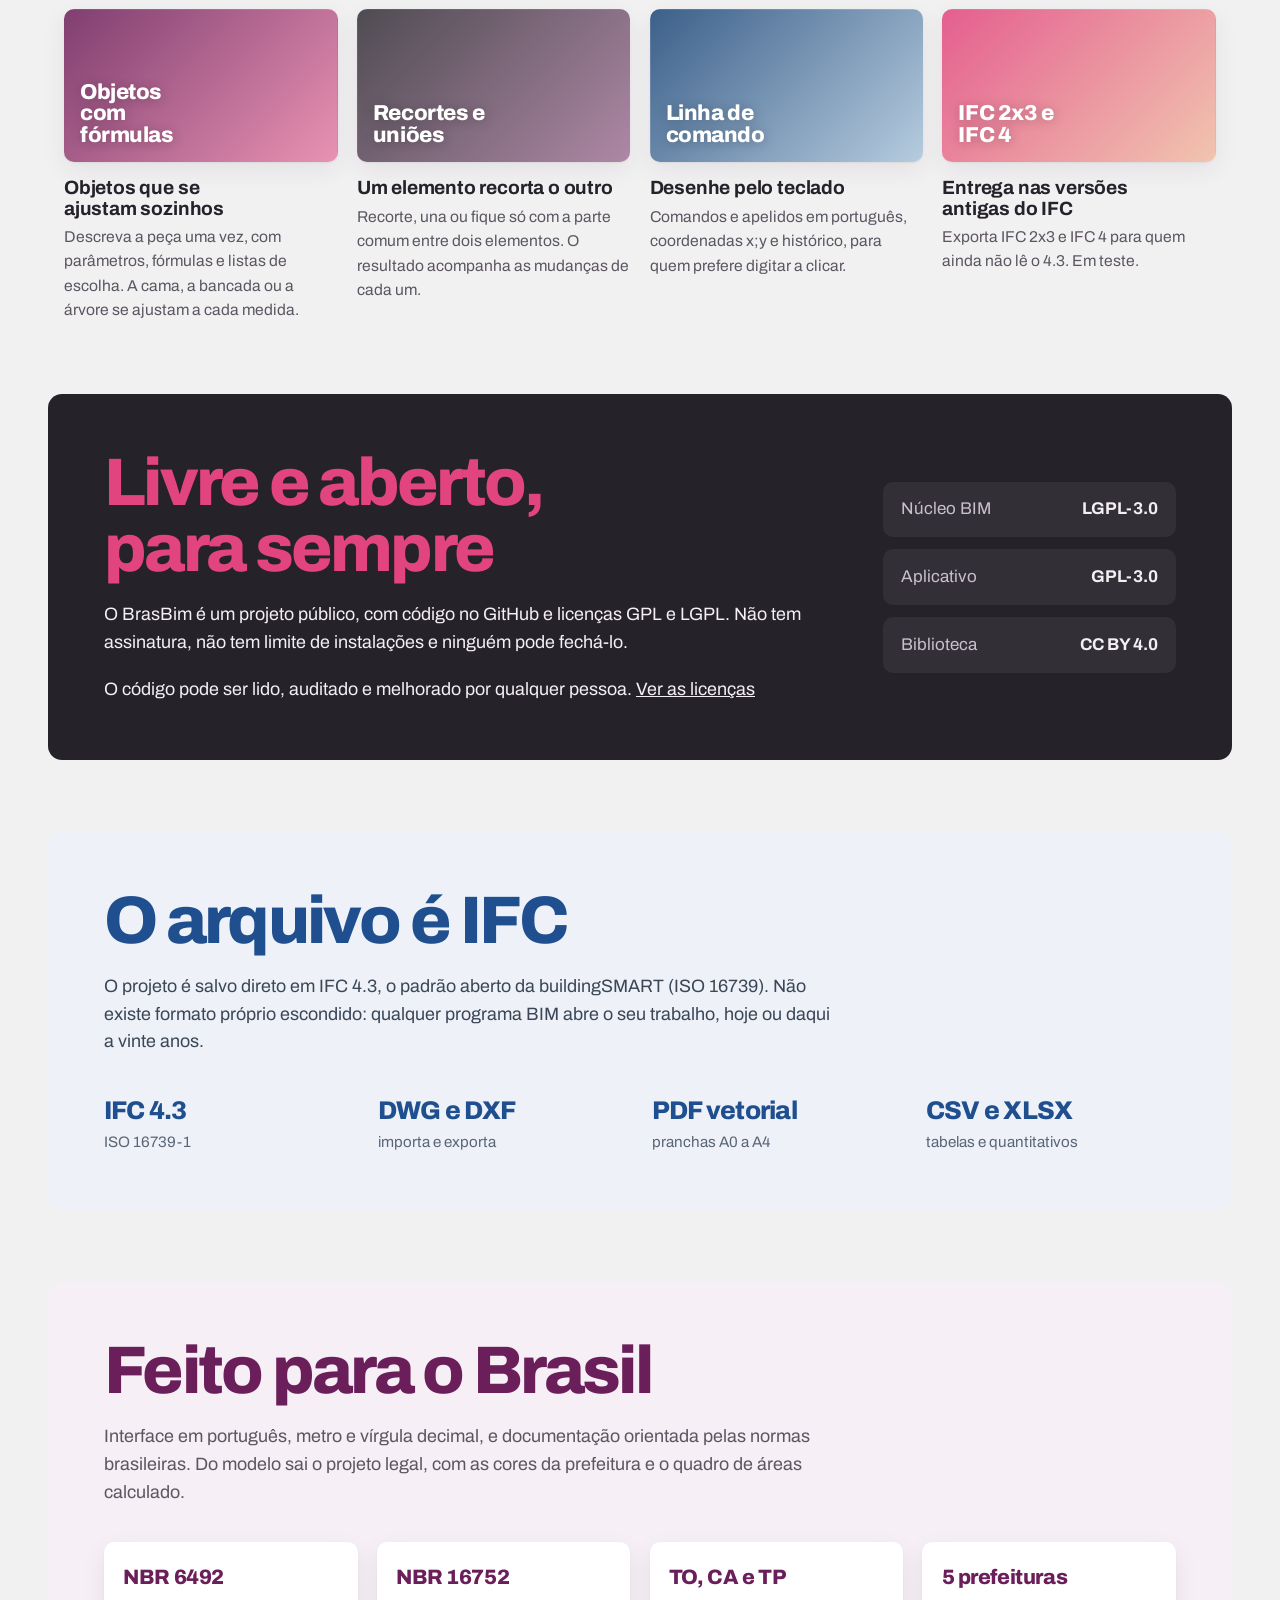
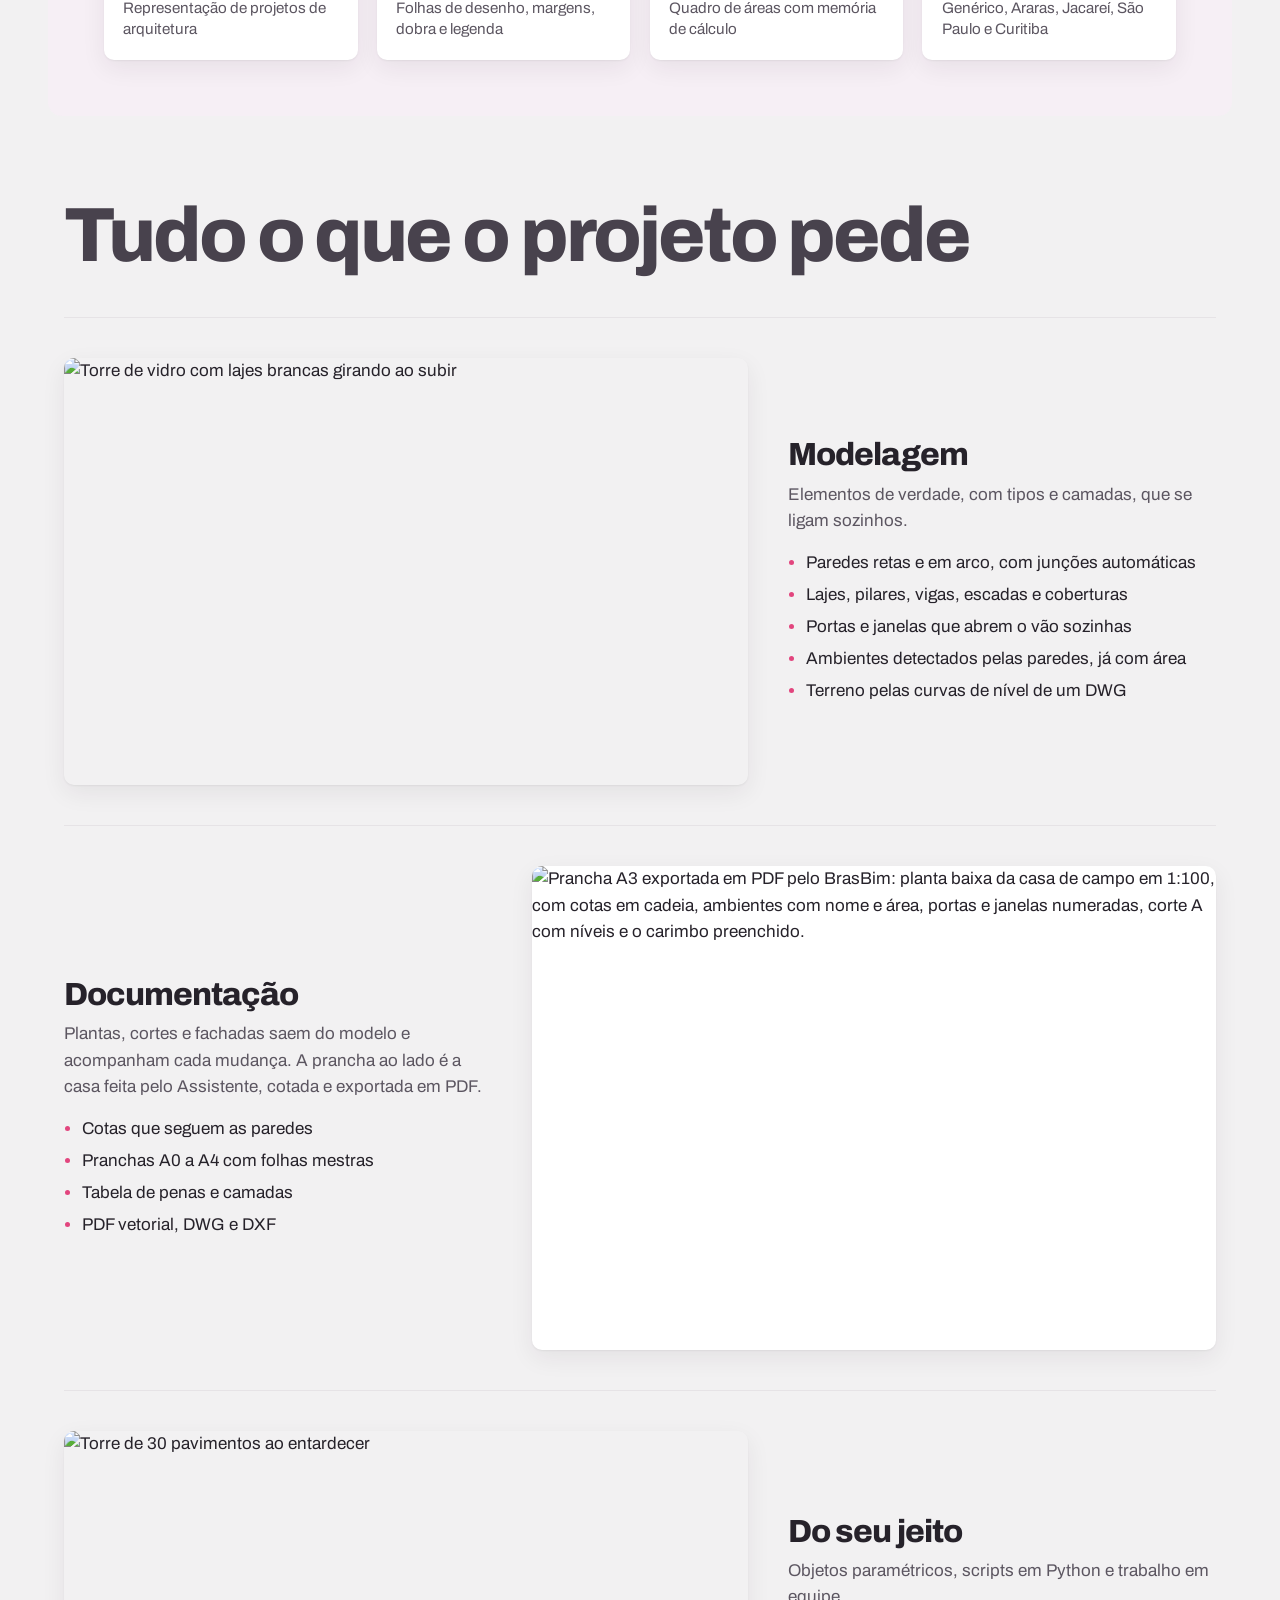
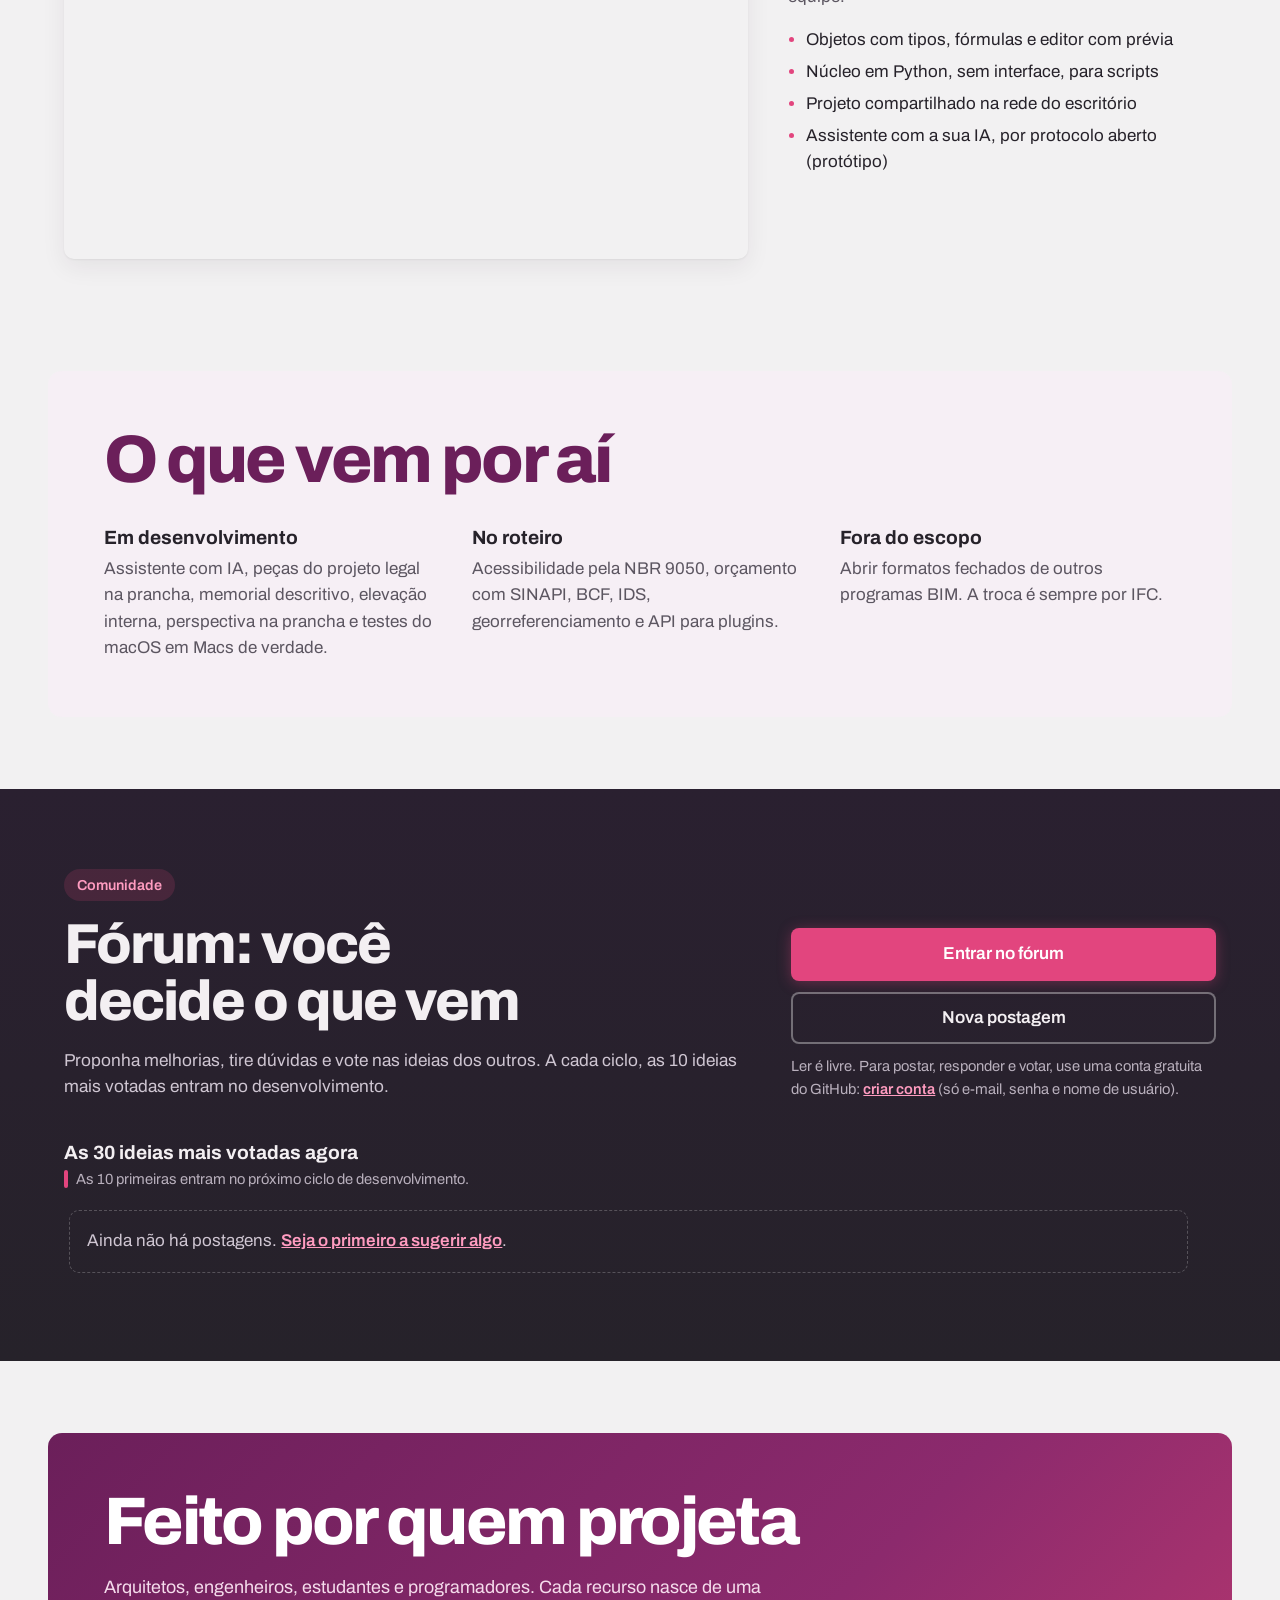
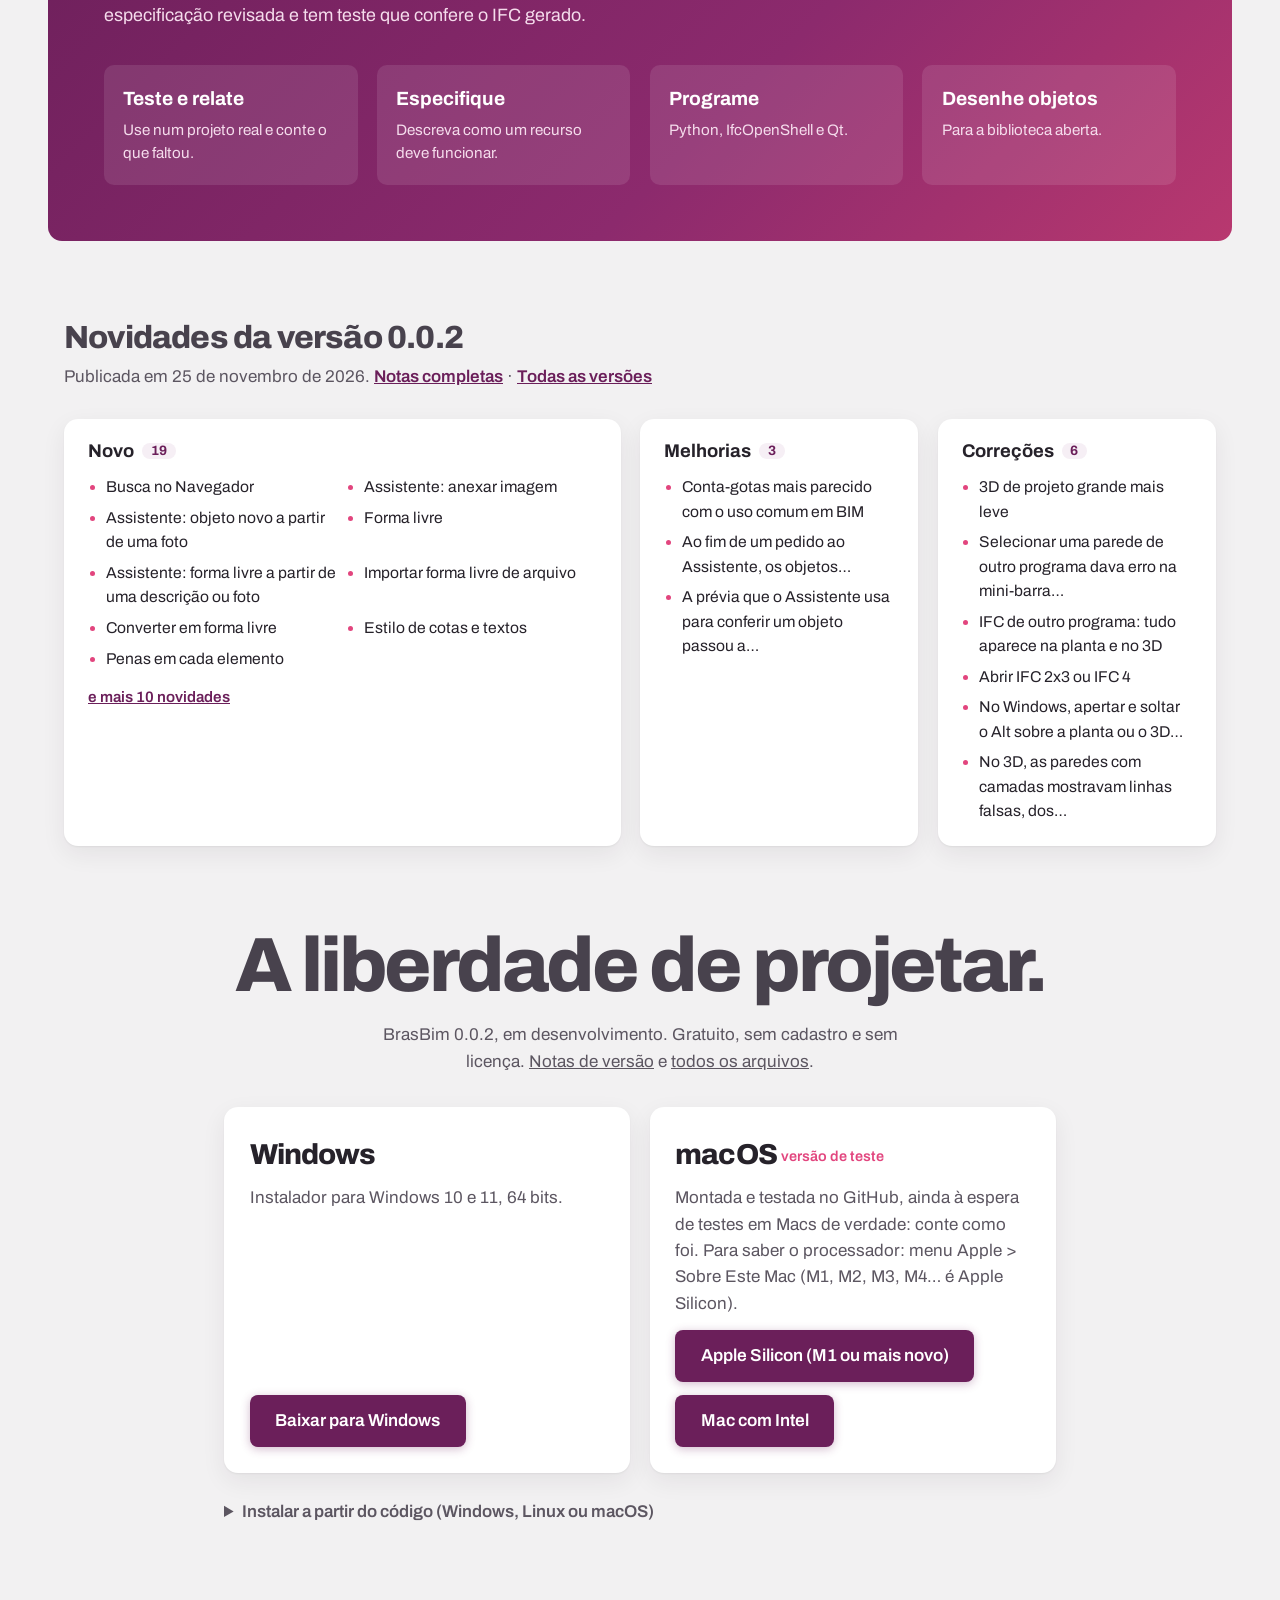
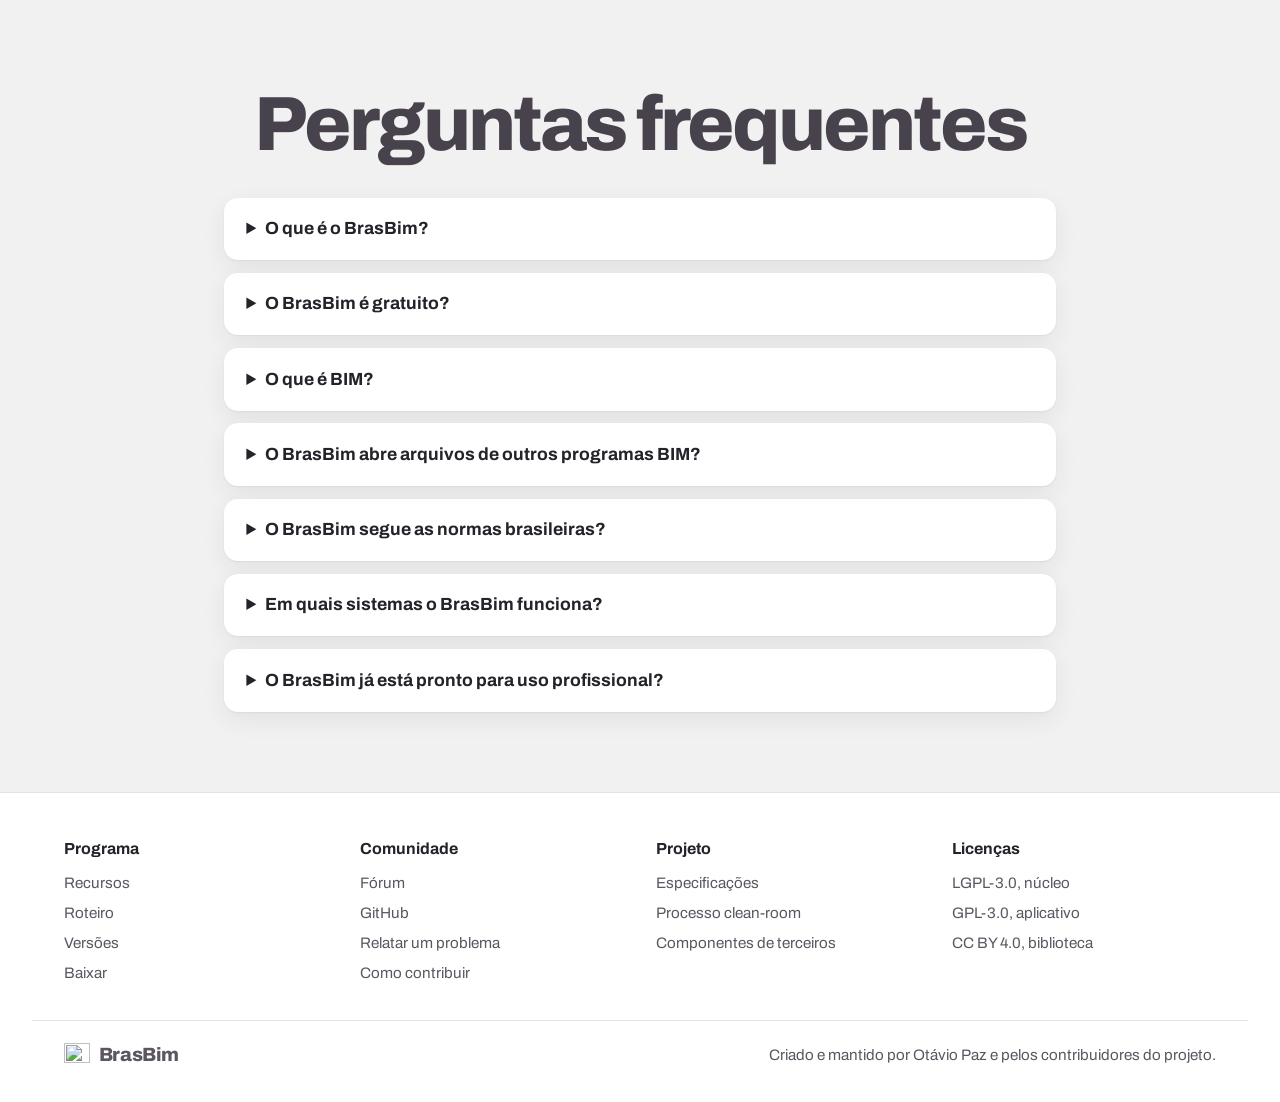
==== commit 12b1cb1e: "Site: tira "Material Couro" das notas de versão (marca <!-- fora do site -->) Co-Authored-By: Claude" ====
--- a/site/index.html
+++ b/site/index.html
@@ -466,12 +466,11 @@
           <a class="versoes-mais" href="versoes/#v0.0.2">e mais 10 novidades</a>
         </div>
         <div class="versoes-grupo">
-          <h3>Melhorias <span>4</span></h3>
+          <h3>Melhorias <span>3</span></h3>
           <ul>
             <li><a href="versoes/#v0.0.2-conta-gotas-mais-parecido-com-o-uso-comum-em-bim">Conta‑gotas mais parecido com o uso comum em BIM</a></li>
             <li><a href="versoes/#v0.0.2-ao-fim-de-um-pedido-ao-assistente-os-objetos-mobiliario-louc">Ao fim de um pedido ao Assistente, os objetos…</a></li>
             <li><a href="versoes/#v0.0.2-a-previa-que-o-assistente-usa-para-conferir-um-objeto-passou">A prévia que o Assistente usa para conferir um objeto passou a…</a></li>
-            <li><a href="versoes/#v0.0.2-material-couro-na-biblioteca-de-cores">Material Couro na biblioteca de cores</a></li>
           </ul>
         </div>
         <div class="versoes-grupo">
